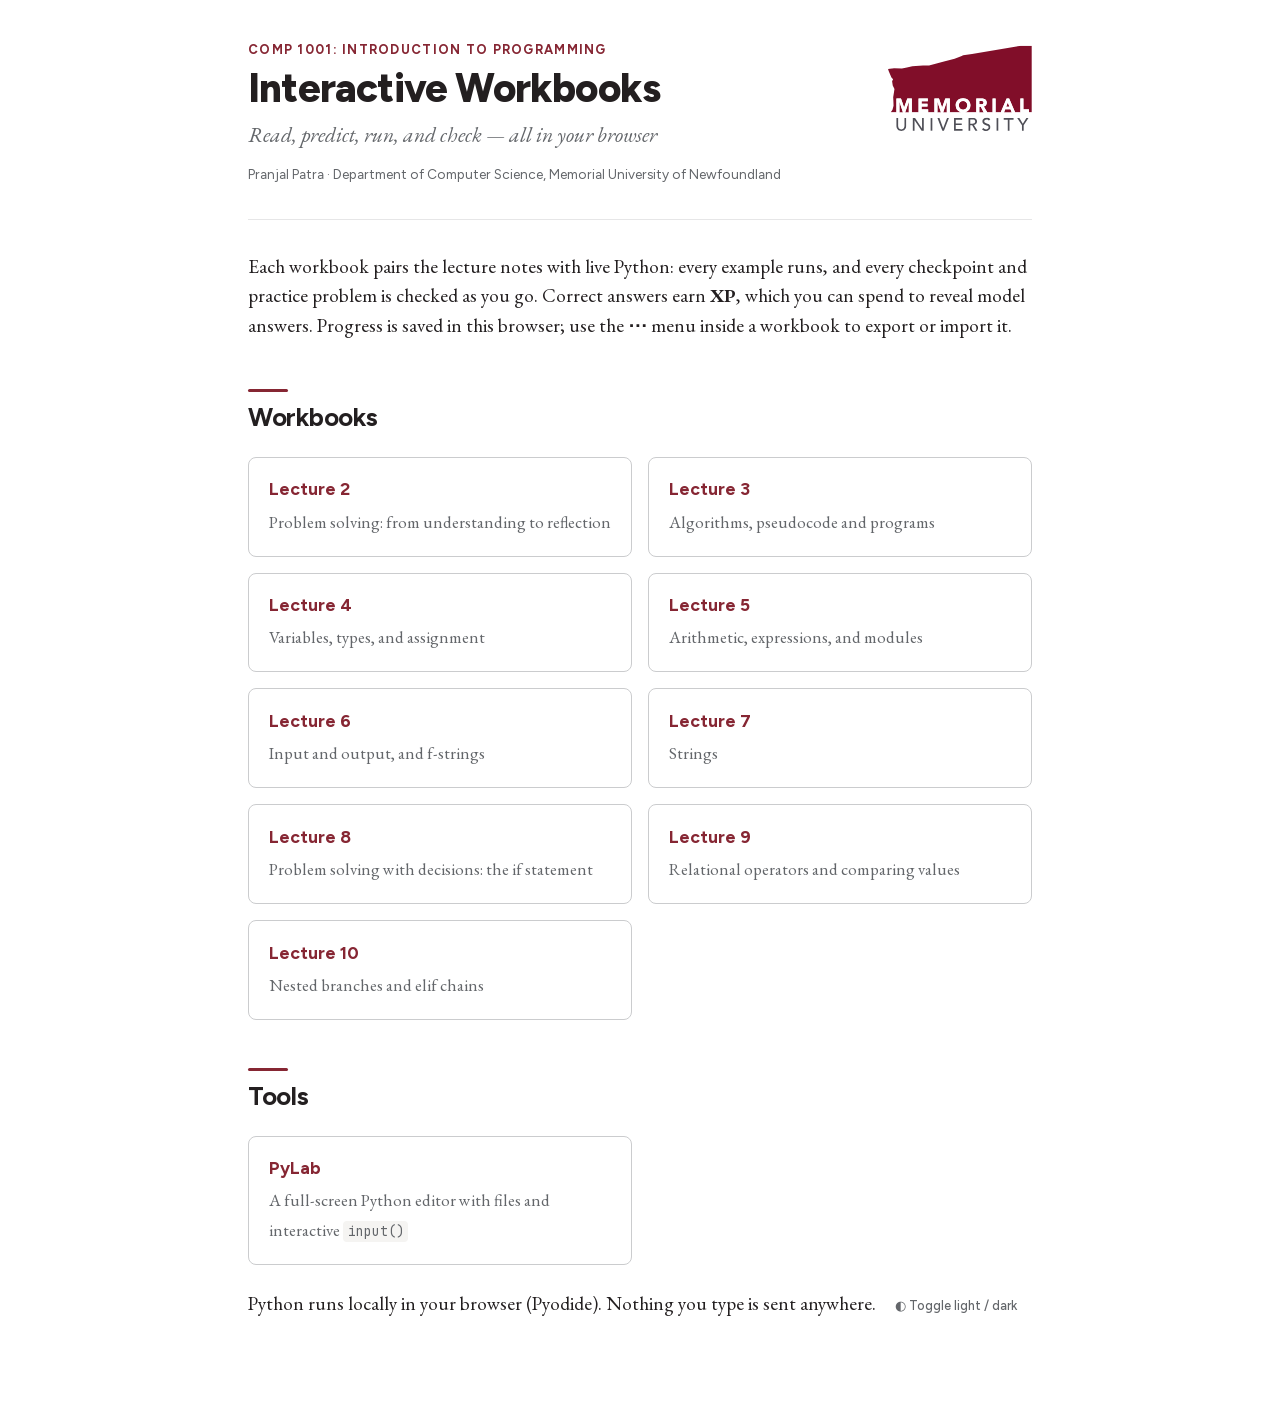
==== index.html @ c655f661 "Link Lecture 10 from the landing page Co-Authored-By: Claude Opus 5 <noreply@anthropic.com>" ====
<!doctype html>
<html lang="en">
<head>
  <meta charset="utf-8">
  <meta name="viewport" content="width=device-width, initial-scale=1">
  <title>COMP 1001 Workbooks</title>
  <link rel="stylesheet" href="./runtime/workbook.css">
  <script type="module">
    import { initTheme } from "./runtime/theme.js";
    initTheme();
    document.querySelector("#theme-toggle").addEventListener("click", () => document.dispatchEvent(new CustomEvent("wb:toggle-theme")));
  </script>
</head>
<body>
<main>
  <div class="wb-title-block">
    <div>
      <div class="wb-course">COMP 1001: Introduction to Programming</div>
      <h1>Interactive Workbooks</h1>
      <div class="wb-subtitle">Read, predict, run, and check — all in your browser</div>
      <p class="wb-meta">Pranjal Patra · Department of Computer Science, Memorial University of Newfoundland</p>
    </div>
    <img src="./runtime/img/mun-logo.svg" alt="Memorial University of Newfoundland">
  </div>

  <p>Each workbook pairs the lecture notes with live Python: every example runs, and every checkpoint and practice problem is checked as you go. Correct answers earn <strong>XP</strong>, which you can spend to reveal model answers. Progress is saved in this browser; use the <strong>⋯</strong> menu inside a workbook to export or import it.</p>

  <h2 id="workbooks">Workbooks</h2>
  <div class="wb-cards">
    <a class="wb-card" href="./workbooks/lecture-02/index.html"><strong>Lecture 2</strong><span>Problem solving: from understanding to reflection</span></a>
    <a class="wb-card" href="./workbooks/lecture-03/index.html"><strong>Lecture 3</strong><span>Algorithms, pseudocode and programs</span></a>
    <a class="wb-card" href="./workbooks/lecture-04/index.html"><strong>Lecture 4</strong><span>Variables, types, and assignment</span></a>
    <a class="wb-card" href="./workbooks/lecture-05/index.html"><strong>Lecture 5</strong><span>Arithmetic, expressions, and modules</span></a>
    <a class="wb-card" href="./workbooks/lecture-06/index.html"><strong>Lecture 6</strong><span>Input and output, and f-strings</span></a>
    <a class="wb-card" href="./workbooks/lecture-07/index.html"><strong>Lecture 7</strong><span>Strings</span></a>
    <a class="wb-card" href="./workbooks/lecture-08/index.html"><strong>Lecture 8</strong><span>Problem solving with decisions: the if statement</span></a>
    <a class="wb-card" href="./workbooks/lecture-09/index.html"><strong>Lecture 9</strong><span>Relational operators and comparing values</span></a>
    <a class="wb-card" href="./workbooks/lecture-10/index.html"><strong>Lecture 10</strong><span>Nested branches and elif chains</span></a>
  </div>

  <h2 id="tools">Tools</h2>
  <div class="wb-cards">
    <a class="wb-card" href="./lab/index.html"><strong>PyLab</strong><span>A full-screen Python editor with files and interactive <code>input()</code></span></a>
  </div>

  <p class="wb-meta">Python runs locally in your browser (Pyodide). Nothing you type is sent anywhere. <button id="theme-toggle" class="wb-btn wb-btn-quiet" type="button">◐ Toggle light / dark</button></p>
</main>
</body>
</html>
---- runtime/workbook.css ----
/* PyLab Workbooks — visual theme following the Memorial University Brand
   Standards (March 2026).

   Type:    Avenir for headings and interface (Figtree stands in when Avenir
            is not installed), Adobe Garamond / EB Garamond for body copy,
            JetBrains Mono for code.
   Colour:  university claret #862633 used sparingly as the accent; the
            primary greys (#231F20, #63666A, #97999B, warm greys) carry the
            page. Two secondary "pop" colours per layout: PMS 3275 teal for
            success and PMS 1235 amber for warnings / activity. PMS 185 red
            is reserved for errors so they never read as the brand accent.
            The dark theme is derived from the brand black #231F20 with the
            claret lifted for contrast and the reversed-out logo. */

/* ------------------------------------------------------------- fonts */

@font-face { font-family: "EB Garamond"; src: url("fonts/EBGaramond-italic-latin-ext.woff2") format("woff2"); font-weight: 400 800; font-style: italic; font-display: swap; unicode-range: U+0100-02BA, U+02BD-02C5, U+02C7-02CC, U+02CE-02D7, U+02DD-02FF, U+0304, U+0308, U+0329, U+1D00-1DBF, U+1E00-1E9F, U+1EF2-1EFF, U+2020, U+20A0-20AB, U+20AD-20C0, U+2113, U+2C60-2C7F, U+A720-A7FF; }
@font-face { font-family: "EB Garamond"; src: url("fonts/EBGaramond-italic-latin.woff2") format("woff2"); font-weight: 400 800; font-style: italic; font-display: swap; unicode-range: U+0000-00FF, U+0131, U+0152-0153, U+02BB-02BC, U+02C6, U+02DA, U+02DC, U+0304, U+0308, U+0329, U+2000-206F, U+20AC, U+2122, U+2191, U+2193, U+2212, U+2215, U+FEFF, U+FFFD; }
@font-face { font-family: "EB Garamond"; src: url("fonts/EBGaramond-normal-latin-ext.woff2") format("woff2"); font-weight: 400 800; font-style: normal; font-display: swap; unicode-range: U+0100-02BA, U+02BD-02C5, U+02C7-02CC, U+02CE-02D7, U+02DD-02FF, U+0304, U+0308, U+0329, U+1D00-1DBF, U+1E00-1E9F, U+1EF2-1EFF, U+2020, U+20A0-20AB, U+20AD-20C0, U+2113, U+2C60-2C7F, U+A720-A7FF; }
@font-face { font-family: "EB Garamond"; src: url("fonts/EBGaramond-normal-latin.woff2") format("woff2"); font-weight: 400 800; font-style: normal; font-display: swap; unicode-range: U+0000-00FF, U+0131, U+0152-0153, U+02BB-02BC, U+02C6, U+02DA, U+02DC, U+0304, U+0308, U+0329, U+2000-206F, U+20AC, U+2122, U+2191, U+2193, U+2212, U+2215, U+FEFF, U+FFFD; }
@font-face { font-family: "Figtree"; src: url("fonts/Figtree-italic-latin-ext.woff2") format("woff2"); font-weight: 300 900; font-style: italic; font-display: swap; unicode-range: U+0100-02BA, U+02BD-02C5, U+02C7-02CC, U+02CE-02D7, U+02DD-02FF, U+0304, U+0308, U+0329, U+1D00-1DBF, U+1E00-1E9F, U+1EF2-1EFF, U+2020, U+20A0-20AB, U+20AD-20C0, U+2113, U+2C60-2C7F, U+A720-A7FF; }
@font-face { font-family: "Figtree"; src: url("fonts/Figtree-italic-latin.woff2") format("woff2"); font-weight: 300 900; font-style: italic; font-display: swap; unicode-range: U+0000-00FF, U+0131, U+0152-0153, U+02BB-02BC, U+02C6, U+02DA, U+02DC, U+0304, U+0308, U+0329, U+2000-206F, U+20AC, U+2122, U+2191, U+2193, U+2212, U+2215, U+FEFF, U+FFFD; }
@font-face { font-family: "Figtree"; src: url("fonts/Figtree-normal-latin-ext.woff2") format("woff2"); font-weight: 300 900; font-style: normal; font-display: swap; unicode-range: U+0100-02BA, U+02BD-02C5, U+02C7-02CC, U+02CE-02D7, U+02DD-02FF, U+0304, U+0308, U+0329, U+1D00-1DBF, U+1E00-1E9F, U+1EF2-1EFF, U+2020, U+20A0-20AB, U+20AD-20C0, U+2113, U+2C60-2C7F, U+A720-A7FF; }
@font-face { font-family: "Figtree"; src: url("fonts/Figtree-normal-latin.woff2") format("woff2"); font-weight: 300 900; font-style: normal; font-display: swap; unicode-range: U+0000-00FF, U+0131, U+0152-0153, U+02BB-02BC, U+02C6, U+02DA, U+02DC, U+0304, U+0308, U+0329, U+2000-206F, U+20AC, U+2122, U+2191, U+2193, U+2212, U+2215, U+FEFF, U+FFFD; }
@font-face { font-family: "JetBrains Mono"; src: url("fonts/JetBrainsMono-italic-latin-ext.woff2") format("woff2"); font-weight: 100 800; font-style: italic; font-display: swap; unicode-range: U+0100-02BA, U+02BD-02C5, U+02C7-02CC, U+02CE-02D7, U+02DD-02FF, U+0304, U+0308, U+0329, U+1D00-1DBF, U+1E00-1E9F, U+1EF2-1EFF, U+2020, U+20A0-20AB, U+20AD-20C0, U+2113, U+2C60-2C7F, U+A720-A7FF; }
@font-face { font-family: "JetBrains Mono"; src: url("fonts/JetBrainsMono-italic-latin.woff2") format("woff2"); font-weight: 100 800; font-style: italic; font-display: swap; unicode-range: U+0000-00FF, U+0131, U+0152-0153, U+02BB-02BC, U+02C6, U+02DA, U+02DC, U+0304, U+0308, U+0329, U+2000-206F, U+20AC, U+2122, U+2191, U+2193, U+2212, U+2215, U+FEFF, U+FFFD; }
@font-face { font-family: "JetBrains Mono"; src: url("fonts/JetBrainsMono-normal-latin-ext.woff2") format("woff2"); font-weight: 100 800; font-style: normal; font-display: swap; unicode-range: U+0100-02BA, U+02BD-02C5, U+02C7-02CC, U+02CE-02D7, U+02DD-02FF, U+0304, U+0308, U+0329, U+1D00-1DBF, U+1E00-1E9F, U+1EF2-1EFF, U+2020, U+20A0-20AB, U+20AD-20C0, U+2113, U+2C60-2C7F, U+A720-A7FF; }
@font-face { font-family: "JetBrains Mono"; src: url("fonts/JetBrainsMono-normal-latin.woff2") format("woff2"); font-weight: 100 800; font-style: normal; font-display: swap; unicode-range: U+0000-00FF, U+0131, U+0152-0153, U+02BB-02BC, U+02C6, U+02DA, U+02DC, U+0304, U+0308, U+0329, U+2000-206F, U+20AC, U+2122, U+2191, U+2193, U+2212, U+2215, U+FEFF, U+FFFD; }

/* ------------------------------------------------------------ tokens */

:root {
  color-scheme: light;
  --paper: #FFFFFF;
  --panel: #F5F4F2;
  --panel-deep: #E9E7E4;
  --ink: #231F20;
  --ink-quiet: #63666A;
  --rule: #CBCCCE;
  --rule-soft: #E6E6E7;
  --rule-strong: #97999B;
  --accent: #862633;
  --accent-deep: #6B1E29;
  --accent-fill: #862633;
  --on-accent: #FFFFFF;
  --accent-wash: rgba(134, 38, 51, 0.07);
  --answer: #6B1E29;
  --good: #00B398;
  --good-ink: #007A68;
  --good-wash: rgba(0, 179, 152, 0.12);
  --warn: #FFB81C;
  --warn-ink: #8A5A00;
  --warn-wash: rgba(255, 184, 28, 0.18);
  --bad: #E4002B;
  --bad-ink: #C0001F;
  --bad-wash: rgba(228, 0, 43, 0.08);
  --code-keyword: #862633;
  --code-type: #231F20;
  --code-method: #1E22AA;
  --code-ident: #231F20;
  --code-string: #007A68;
  --code-comment: #63666A;
  --code-number: #8A5A00;
  --shadow: 0 1px 2px rgba(35, 31, 32, 0.06), 0 8px 24px rgba(35, 31, 32, 0.08);
  --font-sans: "Avenir Next", Avenir, Figtree, "Segoe UI", Arial, sans-serif;
  --font-body: "Adobe Garamond Pro", "EB Garamond", Garamond, Georgia, "Times New Roman", serif;
  --font-mono: "JetBrains Mono", "SF Mono", Menlo, Consolas, "Liberation Mono", monospace;
  --font-ui: var(--font-sans);
}

:root[data-theme="dark"] {
  color-scheme: dark;
  --paper: #1A1718;
  --panel: #231F20;
  --panel-deep: #2E292A;
  --ink: #F1EEEA;
  --ink-quiet: #A59C94;
  --rule: #4A4446;
  --rule-soft: #322D2E;
  --rule-strong: #8C8279;
  --accent: #E28C9B;
  --accent-deep: #F0B3BE;
  --accent-fill: #9C2E3D;
  --on-accent: #FFFFFF;
  --accent-wash: rgba(226, 140, 155, 0.10);
  --answer: #F0B3BE;
  --good-ink: #33D1B6;
  --good-wash: rgba(0, 179, 152, 0.16);
  --warn-ink: #FFC94D;
  --warn-wash: rgba(255, 184, 28, 0.14);
  --bad-ink: #FF6B80;
  --bad-wash: rgba(228, 0, 43, 0.16);
  --code-keyword: #E28C9B;
  --code-type: #F1EEEA;
  --code-method: #8FB5FF;
  --code-ident: #F1EEEA;
  --code-string: #4FD1B8;
  --code-comment: #A59C94;
  --code-number: #FFC94D;
  --shadow: 0 1px 2px rgba(0, 0, 0, 0.5), 0 8px 24px rgba(0, 0, 0, 0.4);
}

/* Reversed-out logo (white "UNIVERSITY") on dark backgrounds, as the brand
   standards allow when Cool Grey 10 would not show clearly. */
:root[data-theme="dark"] img[src$="mun-logo.svg"] { content: url("img/mun-logo-dark.svg"); }

/* -------------------------------------------------------------- page */

* { box-sizing: border-box; }

html { scroll-behavior: smooth; scroll-padding-top: 4.5rem; }

body {
  margin: 0;
  background: var(--paper);
  color: var(--ink);
  font-family: var(--font-body);
  font-size: 1.2rem;
  line-height: 1.55;
  -webkit-font-smoothing: antialiased;
  text-rendering: optimizeLegibility;
}

body.wb-has-expanded { overflow: hidden; }

main {
  max-width: 52rem;
  margin: 0 auto;
  padding: 2rem 1.5rem 6rem;
}

body.wb-has-toc {
  display: grid;
  grid-template-columns: 16rem minmax(0, 1fr);
  grid-template-areas: "top top" "toc main";
}
body.wb-has-toc > .wb-topbar { grid-area: top; }
body.wb-has-toc > .wb-toc { grid-area: toc; }
body.wb-has-toc > main { grid-area: main; width: 100%; }

@media (max-width: 62rem) {
  body.wb-has-toc { grid-template-columns: minmax(0, 1fr); grid-template-areas: "top" "toc" "main"; }
}

h1, h2, h3, h4 { font-family: var(--font-sans); font-weight: 700; line-height: 1.15; margin: 0; color: var(--ink); letter-spacing: -0.01em; }
h1 { font-size: 2.5rem; font-weight: 800; letter-spacing: -0.02em; }
h2 { font-size: 1.6rem; margin: 3rem 0 0.8rem; padding-top: 0.9rem; position: relative; }
h2::before { content: ""; position: absolute; top: 0; left: 0; width: 2.5rem; height: 3px; background: var(--accent-fill); border-radius: 2px; }
h3 { font-size: 1.2rem; margin: 2rem 0 0.4rem; }
h4 { font-family: var(--font-sans); font-size: 0.78rem; text-transform: uppercase; letter-spacing: 0.08em; color: var(--ink-quiet); margin: 1.4rem 0 0.3rem; }
p { margin: 0.6rem 0; }
ul, ol { margin: 0.4rem 0 0.7rem; padding-left: 1.5rem; }
li { margin: 0.18rem 0; }
a { color: var(--accent); text-decoration-thickness: 1px; text-underline-offset: 0.15em; }
a:hover { color: var(--accent-deep); }
hr { border: 0; border-top: 1px solid var(--rule-soft); margin: 2.5rem 0; }
strong { font-weight: 700; }
em { font-style: italic; }

code, kbd {
  font-family: var(--font-mono);
  font-size: 0.8em;
  font-variant-ligatures: none;
  background: var(--panel);
  padding: 0.1em 0.35em;
  border-radius: 4px;
}
pre {
  font-family: var(--font-mono);
  font-size: 0.9rem;
  line-height: 1.55;
  font-variant-ligatures: none;
  background: var(--panel);
  border: 1px solid var(--rule-soft);
  border-radius: 6px;
  padding: 0.7rem 0.9rem;
  margin: 0.7rem 0;
  overflow-x: auto;
  white-space: pre;
}
pre code { background: none; padding: 0; font-size: inherit; }
pre.wb-output { border-style: dashed; border-color: var(--rule); }
pre.wb-shell .wb-prompt { color: var(--ink-quiet); user-select: none; }
pre.wb-shell .wb-typed { font-weight: 700; }
pre.wb-error, .wb-error-text { color: var(--bad-ink); }
.wb-answer-ink { color: var(--answer); }

/* Static syntax colours for <pre class="wb-code"> spans authored in HTML. */
.wb-kw { color: var(--code-keyword); font-weight: 600; }
.wb-type { color: var(--code-type); font-weight: 600; }
.wb-fn { color: var(--code-method); }
.wb-str { color: var(--code-string); }
.wb-cmt { color: var(--code-comment); font-style: italic; }
.wb-num { color: var(--code-number); }

/* Prose tables (the PDF's tabularx tables). */
main table {
  border-collapse: collapse;
  width: 100%;
  margin: 0.8rem 0 1.2rem;
  font-family: var(--font-sans);
  font-size: 0.95rem;
  line-height: 1.45;
}
main th, main td {
  text-align: left;
  vertical-align: top;
  padding: 0.45rem 0.6rem;
  border-bottom: 1px solid var(--rule-soft);
}
main th { color: var(--ink-quiet); border-bottom: 2px solid var(--rule-strong); font-weight: 700; font-size: 0.74rem; text-transform: uppercase; letter-spacing: 0.06em; }
main td code, main th code { white-space: nowrap; }
main .wb-table-wrap { overflow-x: auto; }

/* Title block (the PDF's opening page). */
.wb-title-block {
  display: flex;
  align-items: flex-start;
  justify-content: space-between;
  gap: 2rem;
  margin: 0.5rem 0 2rem;
  padding-bottom: 1.5rem;
  border-bottom: 1px solid var(--rule-soft);
}
.wb-title-block .wb-course { font-family: var(--font-sans); font-size: 0.8rem; font-weight: 700; letter-spacing: 0.1em; text-transform: uppercase; color: var(--accent); }
.wb-title-block h1 { margin: 0.35rem 0 0.4rem; }
.wb-title-block .wb-subtitle { font-size: 1.35rem; font-style: italic; color: var(--ink-quiet); }
.wb-title-block .wb-meta { font-family: var(--font-sans); color: var(--ink-quiet); font-size: 0.85rem; margin-top: 0.8rem; }
.wb-title-block img { width: 9rem; max-width: 30vw; flex: none; margin-top: 0.3rem; }
.wb-outcomes { margin: 0 0 2rem; padding: 1.1rem 1.3rem 1.2rem; background: var(--panel); border-radius: 8px; }
.wb-outcomes h2 { margin-top: 0; padding-top: 0; font-size: 0.78rem; text-transform: uppercase; letter-spacing: 0.08em; color: var(--ink-quiet); }
.wb-outcomes h2::before { content: none; }
.wb-outcomes ul, .wb-outcomes ol { margin-bottom: 0; }

/* Labelled blocks (definitionbox / checkpointbox / examplebox). */
.wb-block { margin: 1.2rem 0; }
.wb-block > .wb-block-title { font-family: var(--font-sans); font-size: 0.78rem; text-transform: uppercase; letter-spacing: 0.08em; color: var(--accent); font-weight: 700; margin-bottom: 0.3rem; }
.wb-checkpoint {
  margin: 1.6rem 0;
  padding: 1rem 1.3rem 1.1rem;
  border-left: 4px solid var(--accent-fill);
  border-radius: 0 8px 8px 0;
  background: var(--panel);
}
.wb-checkpoint > .wb-block-title { font-family: var(--font-sans); font-size: 0.78rem; text-transform: uppercase; letter-spacing: 0.08em; color: var(--accent); font-weight: 700; margin-bottom: 0.4rem; }
.wb-checkpoint > .wb-block-title + p { margin-top: 0; }

/* Semantic callouts: coloured rule + marker word. */
.wb-callout { margin: 1.1rem 0; padding: 0.2rem 0 0.2rem 1rem; border-left: 3px solid; }
.wb-callout > .wb-callout-title { font-family: var(--font-sans); font-size: 0.78rem; text-transform: uppercase; letter-spacing: 0.08em; font-weight: 700; margin-bottom: 0.2rem; }
.wb-callout.is-good { border-color: var(--good); }
.wb-callout.is-good > .wb-callout-title { color: var(--good-ink); }
.wb-callout.is-warn { border-color: var(--warn); }
.wb-callout.is-warn > .wb-callout-title { color: var(--warn-ink); }
.wb-callout.is-bad { border-color: var(--bad); }
.wb-callout.is-bad > .wb-callout-title { color: var(--bad-ink); }
.wb-good { color: var(--good-ink); }
.wb-warn { color: var(--warn-ink); }
.wb-bad { color: var(--bad-ink); }

/* Small "refers to" diagram used by the notes. */
.wb-refers { display: flex; align-items: center; gap: 0.6rem; margin: 0.9rem 0; font-family: var(--font-mono); font-variant-ligatures: none; font-size: 0.9rem; flex-wrap: wrap; }
.wb-refers .wb-box { border: 1.5px solid var(--rule-strong); border-radius: 6px; padding: 0.35rem 0.75rem; background: var(--panel); }
.wb-refers .wb-arrow { color: var(--ink-quiet); }
.wb-refers .wb-arrow::after { content: " refers to "; font-family: var(--font-body); font-style: italic; font-size: 1.05rem; }
.wb-refers .wb-arrow.wb-plain::after { content: none; }
.wb-refers.wb-stages .wb-box { text-align: center; line-height: 1.5; }

/* ------------------------------------------------------------ topbar */

.wb-topbar {
  position: sticky;
  top: 0;
  z-index: 50;
  display: flex;
  align-items: center;
  gap: 0.75rem;
  padding: 0.5rem 1.1rem;
  background: color-mix(in srgb, var(--paper) 90%, transparent);
  backdrop-filter: blur(12px);
  -webkit-backdrop-filter: blur(12px);
  border-bottom: 1px solid var(--rule-soft);
  font-family: var(--font-sans);
  font-size: 0.85rem;
}
.wb-topbar-brand img { height: 2.1rem; display: block; }
.wb-topbar-title { display: flex; flex-direction: column; line-height: 1.15; min-width: 0; }
.wb-topbar-title strong { color: var(--ink); font-size: 0.95rem; font-weight: 700; white-space: nowrap; overflow: hidden; text-overflow: ellipsis; }
.wb-topbar-title span { color: var(--ink-quiet); font-size: 0.76rem; white-space: nowrap; overflow: hidden; text-overflow: ellipsis; }
.wb-spacer { flex: 1; }
.wb-topbar-status { color: var(--ink-quiet); font-size: 0.78rem; }
.wb-topbar-status[data-state="running"], .wb-topbar-status[data-state="loading"] { color: var(--warn-ink); }
.wb-topbar-status[data-state="error"] { color: var(--bad-ink); }

.wb-progress { display: inline-flex; align-items: center; gap: 0.5rem; color: var(--ink-quiet); font-size: 0.78rem; }
.wb-progress-track { display: inline-block; width: 7rem; height: 0.4rem; border-radius: 999px; background: var(--panel-deep); overflow: hidden; }
.wb-progress-fill { display: block; height: 100%; width: 0; background: var(--good); transition: width 0.4s ease; }
.wb-progress-label { font-variant-numeric: tabular-nums; }

.wb-topbar-xp {
  display: inline-flex;
  align-items: baseline;
  gap: 0.25rem;
  padding: 0.25rem 0.7rem;
  border-radius: 999px;
  background: var(--accent-fill);
  color: var(--on-accent);
  font-weight: 700;
  font-size: 0.8rem;
  font-variant-numeric: tabular-nums;
}
.wb-topbar-xp.is-bump { animation: wb-bump 0.5s ease; }
@keyframes wb-bump { 30% { transform: scale(1.15); } }

.wb-menu { position: relative; }
.wb-menu summary { list-style: none; cursor: pointer; }
.wb-menu summary::-webkit-details-marker { display: none; }
.wb-menu-items {
  position: absolute;
  right: 0;
  top: calc(100% + 0.35rem);
  min-width: 14rem;
  background: var(--paper);
  border: 1px solid var(--rule-soft);
  border-radius: 8px;
  box-shadow: var(--shadow);
  padding: 0.35rem;
  z-index: 60;
}
.wb-menu-items hr { margin: 0.3rem 0; width: auto; }
.wb-menu-item {
  display: block;
  width: 100%;
  text-align: left;
  background: none;
  border: 0;
  padding: 0.45rem 0.7rem;
  font: inherit;
  color: var(--ink);
  border-radius: 5px;
  cursor: pointer;
}
.wb-menu-item:hover { background: var(--panel); }
.wb-menu-item.is-danger { color: var(--bad-ink); }

@media (max-width: 48rem) {
  .wb-topbar-title span, .wb-progress-label { display: none; }
  .wb-progress-track { width: 4rem; }
}

/* --------------------------------------------------------------- toc */

.wb-toc {
  position: sticky;
  top: 3.5rem;
  align-self: start;
  max-height: calc(100vh - 3.5rem);
  overflow-y: auto;
  padding: 1.6rem 0.8rem 1.2rem 1.2rem;
  font-family: var(--font-sans);
  font-size: 0.82rem;
}
.wb-toc-title { color: var(--ink-quiet); text-transform: uppercase; letter-spacing: 0.08em; font-size: 0.68rem; font-weight: 700; margin-bottom: 0.5rem; padding-left: 0.6rem; }
.wb-toc-list { list-style: none; margin: 0; padding: 0; }
.wb-toc-list li { margin: 0; }
.wb-toc-list a {
  display: flex;
  align-items: baseline;
  gap: 0.4rem;
  padding: 0.32rem 0.6rem;
  border-radius: 5px;
  color: var(--ink-quiet);
  text-decoration: none;
  border-left: 2px solid transparent;
}
.wb-toc-list a:hover { background: var(--panel); color: var(--ink); }
.wb-toc-list a.is-current { border-left-color: var(--accent-fill); color: var(--accent); font-weight: 600; border-radius: 0 5px 5px 0; }
.wb-toc-mark { flex: none; min-width: 2.2em; font-variant-numeric: tabular-nums; color: var(--ink-quiet); font-size: 0.7rem; }
.wb-toc-mark.is-done { color: var(--good-ink); font-weight: 700; }
@media (max-width: 62rem) {
  .wb-toc { position: static; max-height: none; border-bottom: 1px solid var(--rule-soft); padding: 0.8rem 1.5rem; }
  .wb-toc-list { display: flex; flex-wrap: wrap; gap: 0 0.5rem; }
}

/* ----------------------------------------------------------- buttons */

.wb-btn {
  font-family: var(--font-sans);
  font-size: 0.8rem;
  font-weight: 600;
  line-height: 1;
  padding: 0.5rem 0.85rem;
  border-radius: 6px;
  border: 1px solid var(--rule);
  background: var(--paper);
  color: var(--ink);
  cursor: pointer;
  text-decoration: none;
  display: inline-flex;
  align-items: center;
  gap: 0.3rem;
  white-space: nowrap;
  transition: background 0.15s, border-color 0.15s;
}
.wb-btn:hover { background: var(--panel); border-color: var(--rule-strong); }
.wb-btn:disabled { opacity: 0.5; cursor: default; }
.wb-btn:focus-visible { outline: 2px solid var(--accent); outline-offset: 2px; }
.wb-btn-primary { background: var(--accent-fill); border-color: var(--accent-fill); color: var(--on-accent); }
.wb-btn-primary:hover { background: color-mix(in srgb, var(--accent-fill) 85%, black); border-color: color-mix(in srgb, var(--accent-fill) 85%, black); }
.wb-btn-check { border-color: var(--good-ink); color: var(--good-ink); }
.wb-btn-check:hover { background: var(--good-wash); border-color: var(--good-ink); }
.wb-btn-danger { border-color: var(--bad-ink); color: var(--bad-ink); }
.wb-btn-danger:hover { background: var(--bad-wash); border-color: var(--bad-ink); }
.wb-btn-quiet { border-color: transparent; background: transparent; color: var(--ink-quiet); font-weight: 500; }
.wb-btn-quiet:hover { background: var(--panel); border-color: transparent; color: var(--ink); }
.wb-btn-icon { padding: 0.4rem 0.55rem; font-size: 1rem; }

/* ----------------------------------------------------------- widgets */

.wb-widget {
  display: block;
  margin: 1.1rem 0 1.6rem;
  border: 1px solid var(--rule);
  border-radius: 8px;
  background: var(--paper);
  font-family: var(--font-sans);
  font-size: 0.9rem;
  line-height: 1.45;
  overflow: hidden;
}
.wb-widget.is-passed { border-color: var(--good); }
.wb-widget.is-revealed { border-style: dashed; }
.wb-widget-error { color: var(--bad-ink); font-family: var(--font-sans); font-size: 0.85rem; margin: 0.4rem 0.8rem; }

.wb-widget-head {
  display: flex;
  align-items: center;
  gap: 0.6rem;
  padding: 0.45rem 0.85rem;
  background: var(--panel);
  border-bottom: 1px solid var(--rule-soft);
  font-size: 0.8rem;
}
.wb-widget-label { color: var(--ink-quiet); text-transform: uppercase; letter-spacing: 0.08em; font-size: 0.68rem; font-weight: 700; flex: 1; }
.wb-xp-badge { font-size: 0.7rem; font-weight: 700; color: var(--accent); border: 1px solid currentColor; border-radius: 999px; padding: 0.12rem 0.55rem; white-space: nowrap; letter-spacing: 0.02em; }
.wb-xp-badge.is-earned { color: var(--good-ink); background: var(--good-wash); }
.wb-xp-badge.is-revealed { color: var(--ink-quiet); border-style: dashed; }
.wb-status-pill { font-size: 0.78rem; font-weight: 700; }
.wb-status-pill.is-good { color: var(--good-ink); }

.wb-toolbar {
  display: flex;
  align-items: center;
  flex-wrap: wrap;
  gap: 0.4rem;
  padding: 0.55rem 0.85rem;
  border-top: 1px solid var(--rule-soft);
}
.wb-runner-status { color: var(--ink-quiet); font-size: 0.78rem; }
.wb-runner-status[data-state="running"], .wb-runner-status[data-state="loading"] { color: var(--warn-ink); }

/* Editor: CodeMirror sized by --wb-editor-min-lines / --wb-editor-max-lines.
   Ligatures are off so beginners see `!=` and `>=` as two characters. */
.wb-editor .CodeMirror {
  height: auto;
  font-family: var(--font-mono);
  font-size: 0.92rem;
  line-height: 1.55;
  font-variant-ligatures: none;
  background: var(--panel);
  color: var(--ink);
}
.wb-editor .CodeMirror-scroll {
  min-height: calc(var(--wb-editor-min-lines, 3) * 1.55 * 0.92rem + 0.9rem);
  max-height: calc(var(--wb-editor-max-lines, 16) * 1.55 * 0.92rem + 0.9rem);
}
.wb-editor .CodeMirror-lines { padding: 0.45rem 0; }
.wb-editor .CodeMirror pre.CodeMirror-line, .wb-editor .CodeMirror pre.CodeMirror-line-like { padding: 0 0.7rem; }
.wb-editor .CodeMirror-gutters { background: var(--panel); border-right: 1px solid var(--rule-soft); }
.wb-editor .CodeMirror-linenumber { color: var(--rule-strong); font-size: 0.78rem; padding: 0 0.45rem 0 0.7rem; min-width: 1.4rem; }
.wb-editor .CodeMirror-cursor { border-left: 2px solid var(--ink); }
.wb-editor .CodeMirror-selected { background: color-mix(in srgb, var(--accent) 16%, transparent); }
.wb-editor .CodeMirror-focused .CodeMirror-selected { background: color-mix(in srgb, var(--accent) 22%, transparent); }
.wb-editor .CodeMirror-matchingbracket { outline: 1px solid var(--rule-strong); color: inherit !important; }
.wb-editor .wb-error-line { background: var(--bad-wash); }
.wb-example:not(.is-editing) .CodeMirror-cursor { display: none; }

.cm-s-workbook .cm-keyword { color: var(--code-keyword); font-weight: 600; }
.cm-s-workbook .cm-builtin { color: var(--code-method); }
.cm-s-workbook .cm-def { color: var(--code-type); font-weight: 600; }
.cm-s-workbook .cm-variable { color: var(--code-ident); }
.cm-s-workbook .cm-variable-2 { color: var(--code-ident); }
.cm-s-workbook .cm-property { color: var(--code-method); }
.cm-s-workbook .cm-string { color: var(--code-string); }
.cm-s-workbook .cm-comment { color: var(--code-comment); font-style: italic; }
.cm-s-workbook .cm-number { color: var(--code-number); }
.cm-s-workbook .cm-operator { color: var(--ink); }
.cm-s-workbook .cm-meta { color: var(--code-comment); }
.cm-s-workbook .cm-error { color: var(--bad-ink); }

/* Console: program output with inline input() prompts. */
.wb-console-wrap { border-top: 1px solid var(--rule-soft); }
.wb-console-title { font-size: 0.68rem; text-transform: uppercase; letter-spacing: 0.08em; font-weight: 700; color: var(--ink-quiet); padding: 0.45rem 0.85rem 0; }
.wb-console {
  font-family: var(--font-mono);
  font-size: 0.92rem;
  line-height: 1.55;
  font-variant-ligatures: none;
  white-space: pre-wrap;
  word-break: break-word;
  padding: 0.4rem 0.85rem 0.65rem;
  min-height: 2.4rem;
  max-height: 22rem;
  overflow-y: auto;
  color: var(--ink);
}
.wb-console.has-error { background: var(--bad-wash); }
.wb-console-err { color: var(--bad-ink); }
.wb-console-note { color: var(--ink-quiet); font-style: italic; }
.wb-console-typed { color: var(--accent); font-weight: 700; }
.wb-console-input {
  font: inherit;
  color: var(--accent);
  font-weight: 700;
  background: var(--panel);
  border: 0;
  border-bottom: 2px solid var(--accent-fill);
  outline: none;
  padding: 0 0.3rem;
  min-width: 8rem;
  width: 40%;
}

/* Check results. */
.wb-result { border-top: 1px solid var(--rule-soft); padding: 0.65rem 0.85rem; display: grid; gap: 0.5rem; }
.wb-result-pending { color: var(--ink-quiet); }
.wb-result-summary { font-weight: 700; }
.wb-result-summary.is-good { color: var(--good-ink); }
.wb-result-summary.is-bad { color: var(--bad-ink); }
.wb-result-case { border-left: 3px solid var(--rule); padding: 0.2rem 0 0.2rem 0.75rem; }
.wb-result-case.is-good { border-left-color: var(--good); }
.wb-result-case.is-bad { border-left-color: var(--bad); }
.wb-result-case-title { font-weight: 700; margin-bottom: 0.25rem; }
.wb-result-label { color: var(--ink-quiet); font-size: 0.78rem; display: inline; }
.wb-result-text { margin: 0.25rem 0; }
.wb-result-stderr, .wb-result-stdout { margin: 0.3rem 0; font-size: 0.85rem; }
.wb-result-stderr { color: var(--bad-ink); }

.wb-diff { width: 100%; border-collapse: collapse; margin: 0.3rem 0; font-size: 0.86rem; }
.wb-diff th { text-align: left; color: var(--ink-quiet); font-size: 0.68rem; text-transform: uppercase; letter-spacing: 0.06em; padding: 0.15rem 0.5rem; border-bottom: 1px solid var(--rule-soft); }
.wb-diff td { width: 50%; padding: 0.15rem 0.5rem; vertical-align: top; border-bottom: 1px solid var(--rule-soft); font-family: var(--font-mono); font-variant-ligatures: none; white-space: pre-wrap; }
.wb-diff td code { background: none; padding: 0; }
.wb-diff tr.is-diff td { background: var(--bad-wash); }
.wb-diff tr.is-diff td:first-child { background: var(--good-wash); }
.wb-diff-missing { color: var(--ink-quiet); font-style: italic; font-family: var(--font-sans); }

/* Model answer. */
.wb-answer { border-top: 1px dashed var(--accent); padding: 0.65rem 0.85rem 0.8rem; background: var(--accent-wash); }
.wb-answer-title { color: var(--accent); font-size: 0.68rem; text-transform: uppercase; letter-spacing: 0.08em; font-weight: 700; margin-bottom: 0.4rem; }
.wb-answer-text { font-family: var(--font-body); font-size: 1.1rem; color: var(--answer); }
.wb-answer-text p { margin: 0.35rem 0; }
.wb-answer-note { color: var(--ink-quiet); font-size: 0.85rem; margin: 0.5rem 0 0; }
.wb-answer .wb-editor { border: 1px solid var(--rule-soft); border-radius: 6px; overflow: hidden; }

/* Tables with blanks. */
.wb-table { border: 0; overflow: visible; font-family: inherit; font-size: inherit; margin: 0.6rem 0 1.6rem; }
.wb-table .wb-toolbar { border: 0; padding: 0.3rem 0; font-family: var(--font-sans); font-size: 0.9rem; }
.wb-table .wb-result-summary { font-family: var(--font-sans); font-size: 0.88rem; margin-top: 0.2rem; }
.wb-blank-cell { padding-top: 0.2rem; padding-bottom: 0.2rem; }
.wb-blank {
  font-family: var(--font-mono);
  font-size: 0.88rem;
  font-variant-ligatures: none;
  width: 100%;
  min-width: 5rem;
  padding: 0.3rem 0.5rem;
  border: 1px solid var(--rule);
  border-radius: 5px;
  background: var(--paper);
  color: var(--ink);
}
.wb-blank:focus { outline: none; border-color: var(--accent); box-shadow: 0 0 0 3px var(--accent-wash); }
.wb-blank-cell.is-right .wb-blank { border-color: var(--good); background: var(--good-wash); }
.wb-blank-cell.is-wrong .wb-blank { border-color: var(--bad); background: var(--bad-wash); }
.wb-blank-cell.is-answer .wb-blank { border-style: dashed; color: var(--answer); font-weight: 700; }
.wb-blank-cell.is-right::after { content: "✓"; color: var(--good-ink); font-weight: 700; }
.wb-blank-cell.is-wrong::after { content: "✗"; color: var(--bad-ink); font-weight: 700; }
/* Keep the cell a real table cell (display: flex on a <td> breaks the row);
   the mark sits inline after a slightly narrower field. */
.wb-blank-cell.is-right, .wb-blank-cell.is-wrong { white-space: nowrap; }
.wb-blank-cell.is-right .wb-blank, .wb-blank-cell.is-wrong .wb-blank { width: calc(100% - 1.5em); margin-right: 0.3em; vertical-align: middle; }

/* Written answers. */
.wb-short-input {
  display: block;
  width: 100%;
  font-family: var(--font-body);
  font-size: 1.1rem;
  line-height: 1.5;
  padding: 0.7rem 0.85rem;
  border: 0;
  background: var(--paper);
  color: var(--ink);
  resize: vertical;
  min-height: 4rem;
}
.wb-short-input:focus { outline: none; background: color-mix(in srgb, var(--panel) 50%, var(--paper)); }
.wb-short-input:read-only { color: var(--ink-quiet); }
.wb-short-hint { color: var(--ink-quiet); font-size: 0.78rem; }
.wb-self-check { display: flex; align-items: center; flex-wrap: wrap; gap: 0.5rem; padding: 0.55rem 0.85rem 0.75rem; border-top: 1px solid var(--rule-soft); }

/* Expanded editor: the widget takes the whole viewport. */
.wb-widget.is-expanded {
  position: fixed;
  inset: 0;
  z-index: 100;
  margin: 0;
  border-radius: 0;
  display: flex;
  flex-direction: column;
  overflow: auto;
}
.wb-widget.is-expanded .wb-editor { flex: 1 0 auto; }
.wb-widget.is-expanded .wb-editor .CodeMirror-scroll { max-height: none; }
.wb-widget.is-expanded .wb-console { max-height: 40vh; }

/* Toasts. */
.wb-toasts { position: fixed; right: 1rem; bottom: 1rem; z-index: 200; display: flex; flex-direction: column; gap: 0.4rem; pointer-events: none; }
.wb-toast {
  font-family: var(--font-sans);
  font-size: 0.9rem;
  font-weight: 600;
  padding: 0.6rem 1rem;
  border-radius: 8px;
  background: var(--ink);
  color: var(--paper);
  box-shadow: var(--shadow);
  opacity: 0;
  transform: translateY(0.5rem);
  transition: opacity 0.25s, transform 0.25s;
}
.wb-toast.is-shown { opacity: 1; transform: none; }
.wb-toast-good { background: var(--good-ink); color: #fff; }
.wb-toast-warn { background: var(--warn-ink); color: #fff; }

/* Landing page cards. */
.wb-cards { display: grid; grid-template-columns: repeat(auto-fill, minmax(16rem, 1fr)); gap: 1rem; margin: 1.5rem 0; }
.wb-card { display: block; padding: 1.1rem 1.25rem 1.2rem; border: 1px solid var(--rule); border-radius: 8px; text-decoration: none; color: var(--ink); background: var(--paper); transition: border-color 0.15s, box-shadow 0.15s; }
.wb-card:hover { border-color: var(--accent); box-shadow: var(--shadow); }
.wb-card strong { display: block; font-family: var(--font-sans); color: var(--accent); font-size: 1.1rem; margin-bottom: 0.25rem; }
.wb-card span { color: var(--ink-quiet); font-size: 1.05rem; }

/* Presentation mode (present.js). The page is shown one topic at a time,
   scaled up for a projector, with the chrome reduced to a hamburger menu and
   a small navigator. The root font size is scaled, so everything sized in
   rem (prose, code, buttons, tables) grows together; the floating controls
   are sized in px so they stay small. Text is set a little heavier and the
   greys darker than on the page, which reads better from the back of a room. */
.wb-present-ui { display: none; }
html.wb-presenting { font-size: calc(100% * var(--wb-present-scale, 1.9)); }
html.wb-presenting { --ink-quiet: #4B4D51; --code-comment: #4B4D51; --rule-soft: #D9D9DB; }
html.wb-presenting[data-theme="dark"] { --ink-quiet: #CFC8C1; --code-comment: #CFC8C1; --rule-soft: #3E3839; }
body.wb-presenting { display: block; font-weight: 500; -webkit-font-smoothing: auto; }
/* Widgets re-measure themselves after a topic change; stop the browser from "helpfully" shifting the scroll position while they do. */
body { overflow-anchor: none; }
body.wb-presenting > .wb-topbar, body.wb-presenting > .wb-toc { display: none; }
body.wb-presenting > main { max-width: 60rem; padding: 2.5rem 2rem 5rem; }
body.wb-presenting > main > :not(.wb-slide-on), body.wb-presenting > main > hr { display: none !important; }
body.wb-presenting > main > h2.wb-slide-on, body.wb-presenting > main > h3.wb-slide-on { margin-top: 0; }
body.wb-presenting > main > h3.wb-slide-on { font-size: 1.6rem; padding-top: 1rem; }
body.wb-presenting > main > h3.wb-slide-on::before { content: ""; display: block; width: 2.5rem; height: 3px; background: var(--accent-fill); margin-bottom: 0.9rem; }
body.wb-presenting .wb-present-ui { display: contents; }
body.wb-presenting strong { font-weight: 700; }
body.wb-presenting code, body.wb-presenting kbd { font-size: 0.85em; font-weight: 500; }
body.wb-presenting .wb-editor .CodeMirror, body.wb-presenting .wb-console, body.wb-presenting pre { font-size: 1.05rem; font-weight: 500; }
body.wb-presenting .wb-editor .CodeMirror-scroll {
  min-height: calc(var(--wb-editor-min-lines, 3) * 1.55 * 1.05rem + 0.9rem);
  max-height: calc(var(--wb-editor-max-lines, 16) * 1.55 * 1.05rem + 0.9rem);
}
body.wb-presenting .wb-editor .CodeMirror-linenumber { font-size: 0.85rem; }
body.wb-presenting .cm-s-workbook .cm-comment { font-style: normal; }
body.wb-presenting .wb-blank input { font-weight: 500; }

.wb-present-menu { position: fixed; top: 14px; right: 16px; z-index: 150; font-family: var(--font-sans); font-size: 15px; }
.wb-present-menu > summary { font-size: 20px; padding: 6px 9px; color: var(--ink-quiet); background: var(--paper); border-color: var(--rule-soft); box-shadow: var(--shadow); }
.wb-present-menu > summary:hover { color: var(--ink); background: var(--panel); }
.wb-present-menu .wb-menu-items { width: 320px; max-height: calc(100vh - 80px); overflow-y: auto; font-size: 15px; top: calc(100% + 6px); padding: 6px; }
.wb-present-menu .wb-menu-item { padding: 6px 11px; font-size: 15px; border-radius: 5px; }
.wb-present-menu hr { margin: 5px 0; }
.wb-present-menu-title { color: var(--ink-quiet); text-transform: uppercase; letter-spacing: 0.08em; font-size: 11px; font-weight: 700; padding: 6px 11px 3px; }
.wb-present-item { display: flex; gap: 10px; align-items: baseline; padding: 4px 11px; font-size: 14px; }
.wb-present-item.is-level-3 { padding-left: 26px; color: var(--ink-quiet); }
.wb-present-item.is-current { background: var(--accent-wash); color: var(--accent); font-weight: 600; }
.wb-present-item-n { flex: none; min-width: 1.6em; text-align: right; color: var(--ink-quiet); font-variant-numeric: tabular-nums; font-size: 12px; }
.wb-present-row { display: flex; align-items: center; gap: 5px; padding: 3px 11px; color: var(--ink); }
.wb-present-row .wb-btn { font-size: 13px; padding: 6px 9px; }
.wb-present-scale { min-width: 3em; text-align: center; color: var(--ink-quiet); font-variant-numeric: tabular-nums; font-size: 13px; }
.wb-present-menu kbd { float: right; margin-left: 16px; font-size: 11px; color: var(--ink-quiet); background: var(--panel); border: 1px solid var(--rule-soft); border-radius: 4px; padding: 1px 6px; }
.wb-present-hint { color: var(--ink-quiet); font-size: 12px; padding: 6px 11px 3px; }

.wb-present-nav {
  position: fixed; right: 16px; bottom: 16px; z-index: 150;
  display: flex; align-items: center; gap: 2px;
  padding: 4px 6px 4px 14px;
  font-family: var(--font-sans); font-size: 14px;
  background: var(--paper); border: 1px solid var(--rule-soft); border-radius: 999px; box-shadow: var(--shadow);
  opacity: 0.55; transition: opacity 0.2s;
}
.wb-present-nav:hover, .wb-present-nav:focus-within { opacity: 1; }
.wb-present-nav .wb-btn-icon { font-size: 21px; line-height: 1; padding: 2px 8px; border-radius: 999px; }
.wb-present-crumb { color: var(--ink-quiet); max-width: 440px; overflow: hidden; text-overflow: ellipsis; white-space: nowrap; margin-right: 8px; }
.wb-present-counter { color: var(--ink); font-weight: 600; font-variant-numeric: tabular-nums; min-width: 4.5em; text-align: center; }
.wb-present-track { position: fixed; left: 0; right: 0; bottom: 0; height: 4px; z-index: 150; background: var(--rule-soft); }
.wb-present-bar { display: block; height: 100%; background: var(--accent-fill); transition: width 0.25s; }
@media (max-width: 768px) { .wb-present-crumb { display: none; } }

@media print {
  .wb-topbar, .wb-toc, .wb-toolbar, .wb-toasts, .wb-present-ui { display: none !important; }
  body.wb-has-toc { display: block; }
}
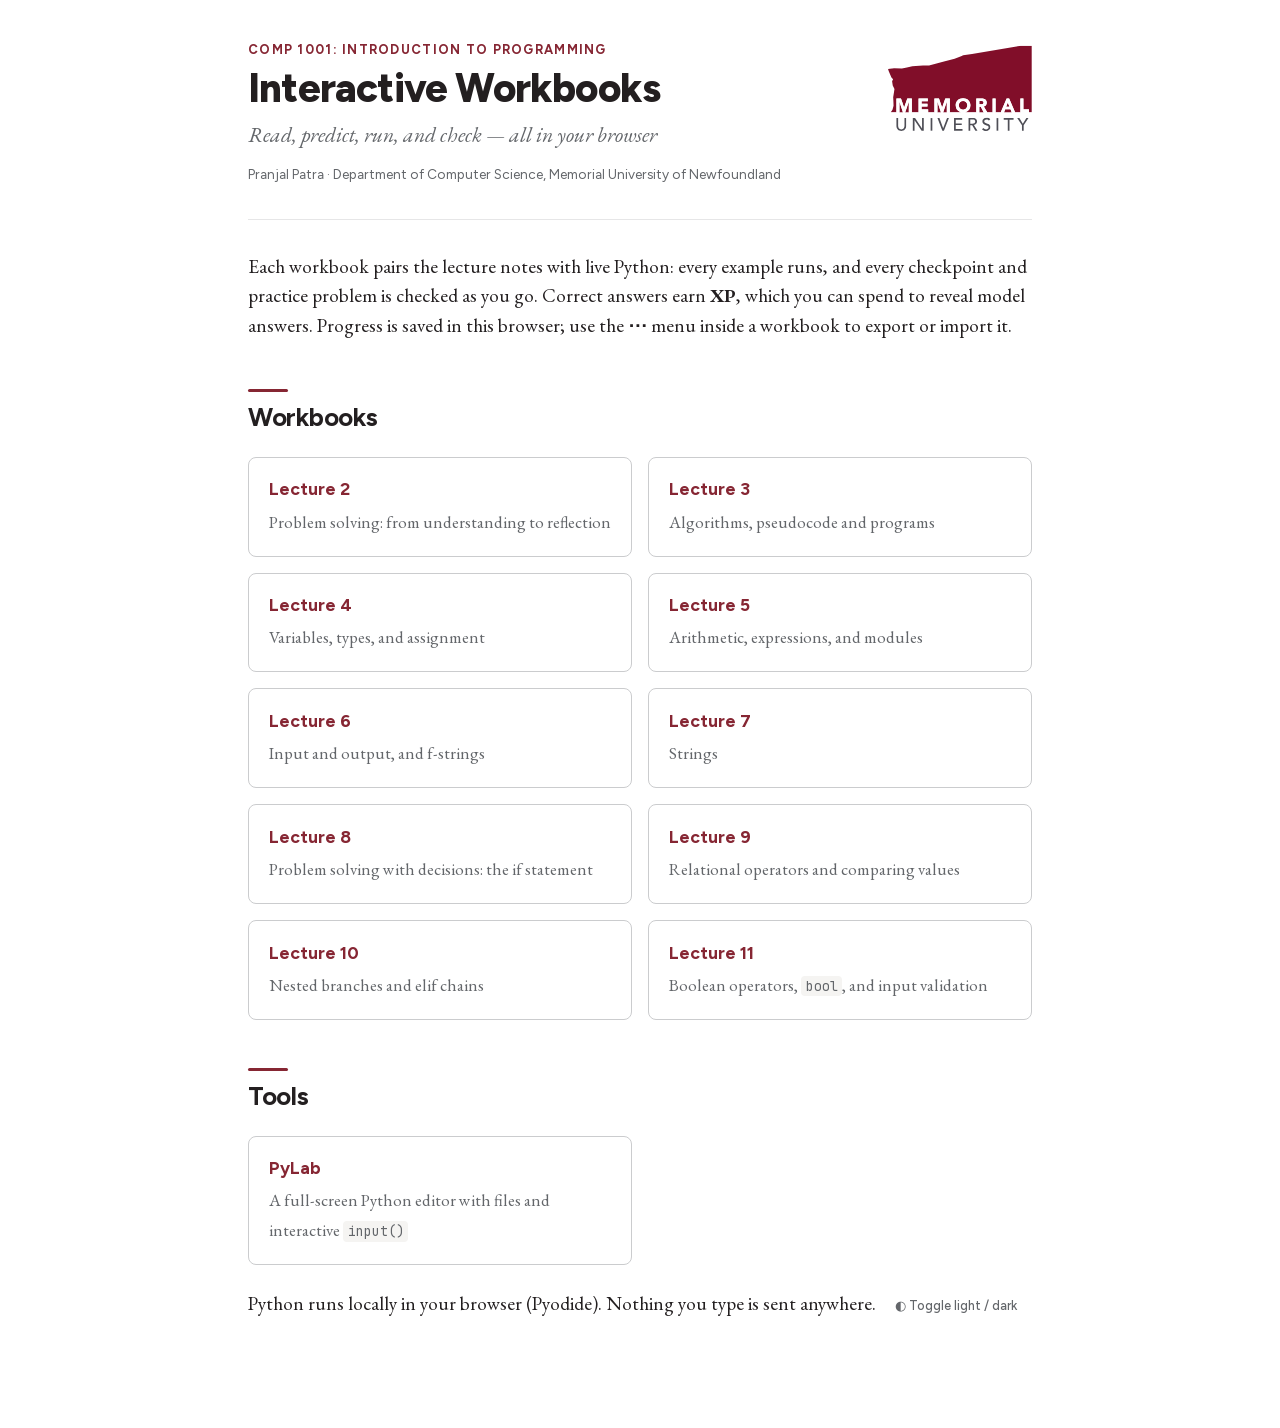
==== commit a07c9f42: "Add Lecture 11 to the landing page Co-Authored-By: Claude Opus 5 <noreply@anthropic.com>" ====
--- a/index.html
+++ b/index.html
@@ -36,6 +36,7 @@
     <a class="wb-card" href="./workbooks/lecture-08/index.html"><strong>Lecture 8</strong><span>Problem solving with decisions: the if statement</span></a>
     <a class="wb-card" href="./workbooks/lecture-09/index.html"><strong>Lecture 9</strong><span>Relational operators and comparing values</span></a>
     <a class="wb-card" href="./workbooks/lecture-10/index.html"><strong>Lecture 10</strong><span>Nested branches and elif chains</span></a>
+    <a class="wb-card" href="./workbooks/lecture-11/index.html"><strong>Lecture 11</strong><span>Boolean operators, <code>bool</code>, and input validation</span></a>
   </div>
 
   <h2 id="tools">Tools</h2>
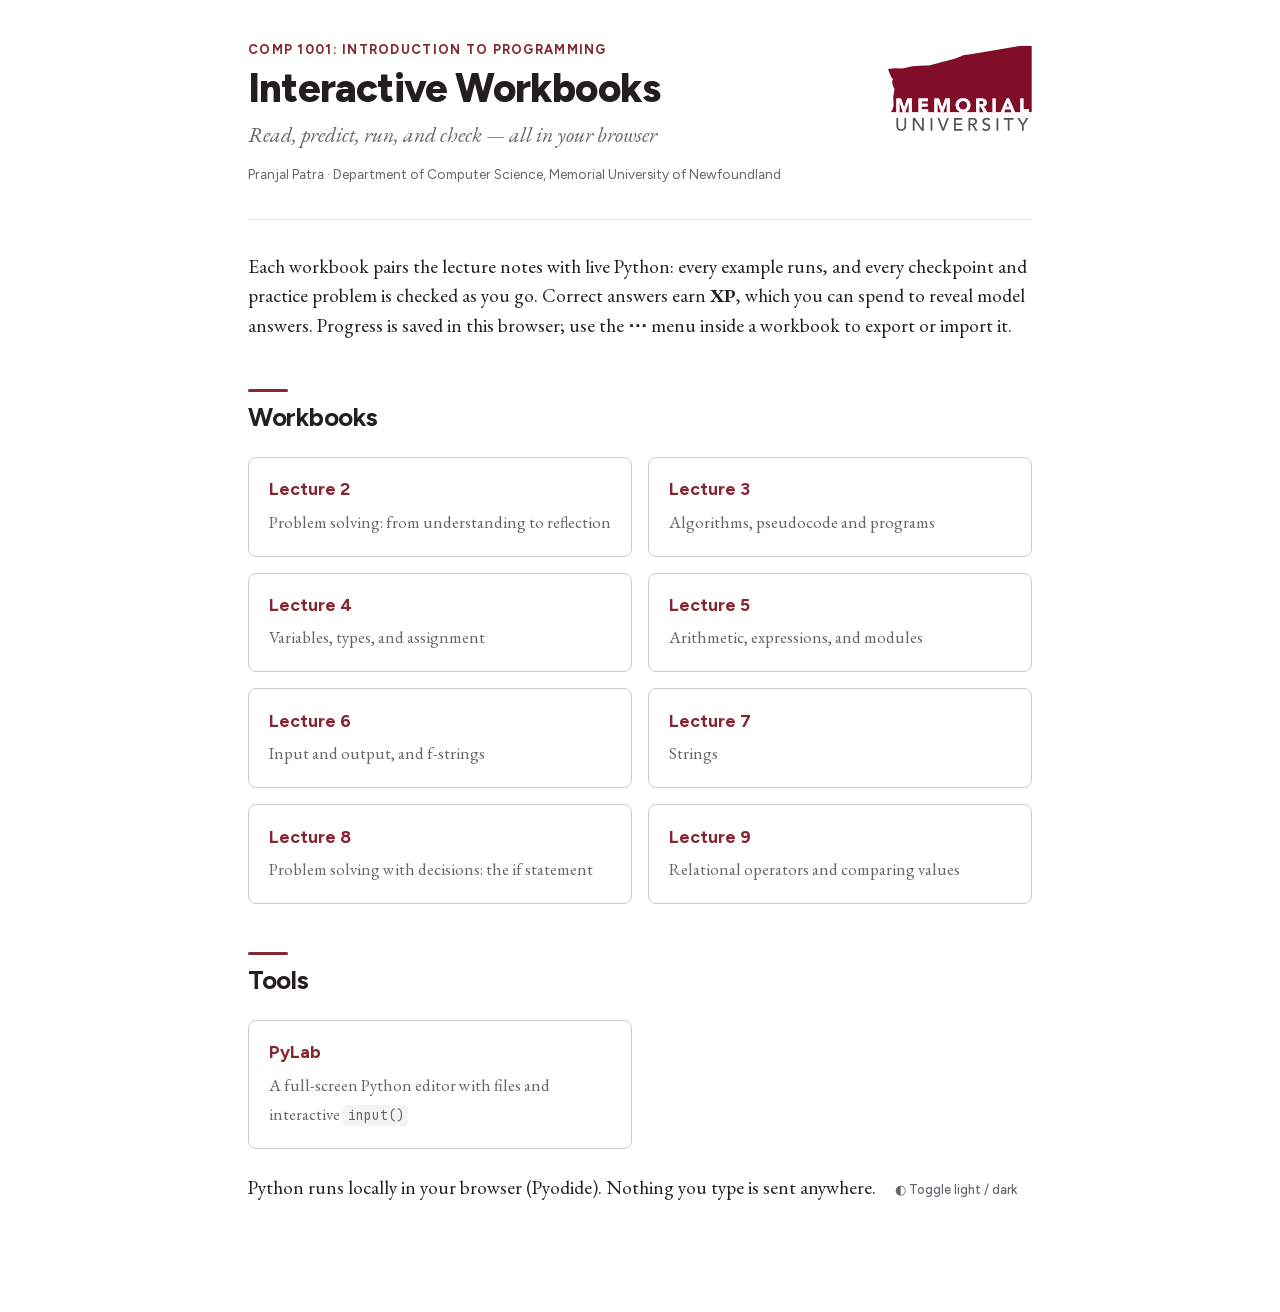
==== commit 4e7e16a9: "Add Lecture 9 card to the landing page Co-Authored-By: Claude Opus 5 <noreply@anthropic.com>" ====
--- a/index.html
+++ b/index.html
@@ -35,8 +35,6 @@
     <a class="wb-card" href="./workbooks/lecture-07/index.html"><strong>Lecture 7</strong><span>Strings</span></a>
     <a class="wb-card" href="./workbooks/lecture-08/index.html"><strong>Lecture 8</strong><span>Problem solving with decisions: the if statement</span></a>
     <a class="wb-card" href="./workbooks/lecture-09/index.html"><strong>Lecture 9</strong><span>Relational operators and comparing values</span></a>
-    <a class="wb-card" href="./workbooks/lecture-10/index.html"><strong>Lecture 10</strong><span>Nested branches and elif chains</span></a>
-    <a class="wb-card" href="./workbooks/lecture-11/index.html"><strong>Lecture 11</strong><span>Boolean operators, <code>bool</code>, and input validation</span></a>
   </div>
 
   <h2 id="tools">Tools</h2>
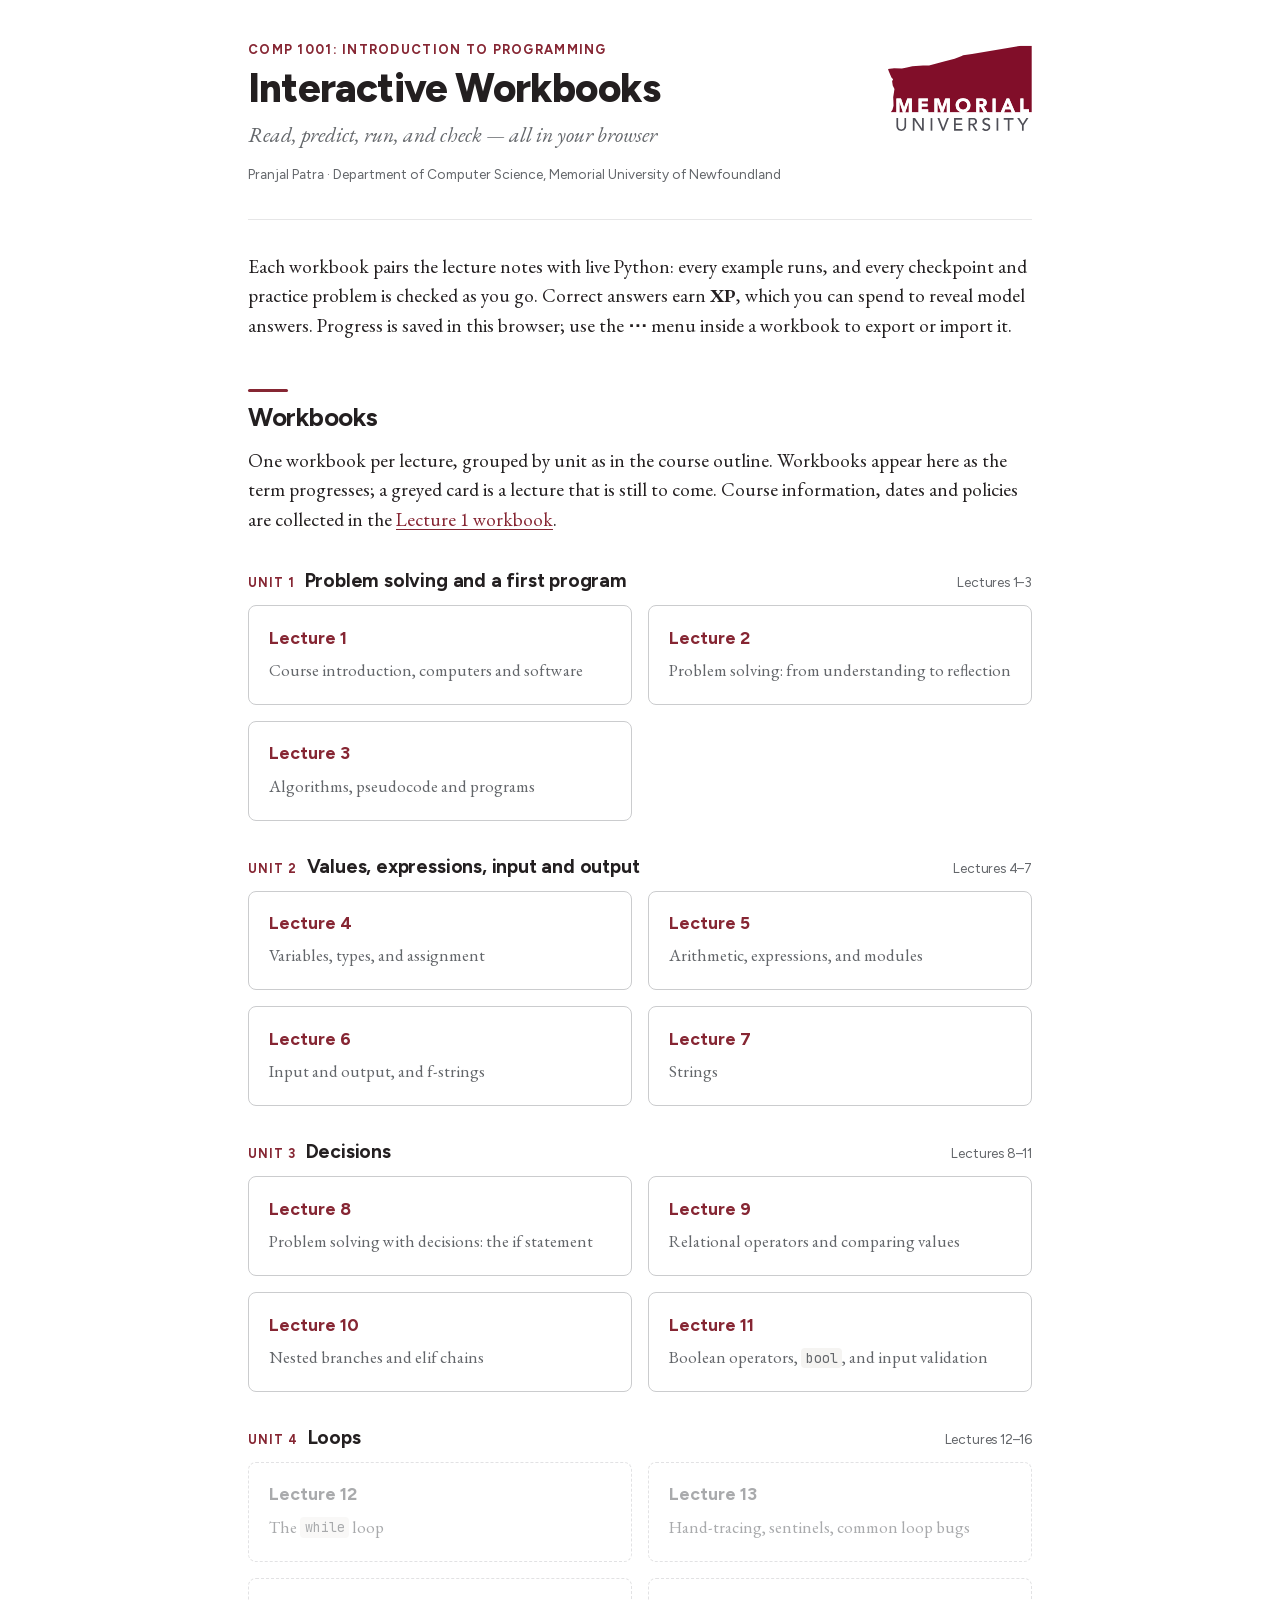
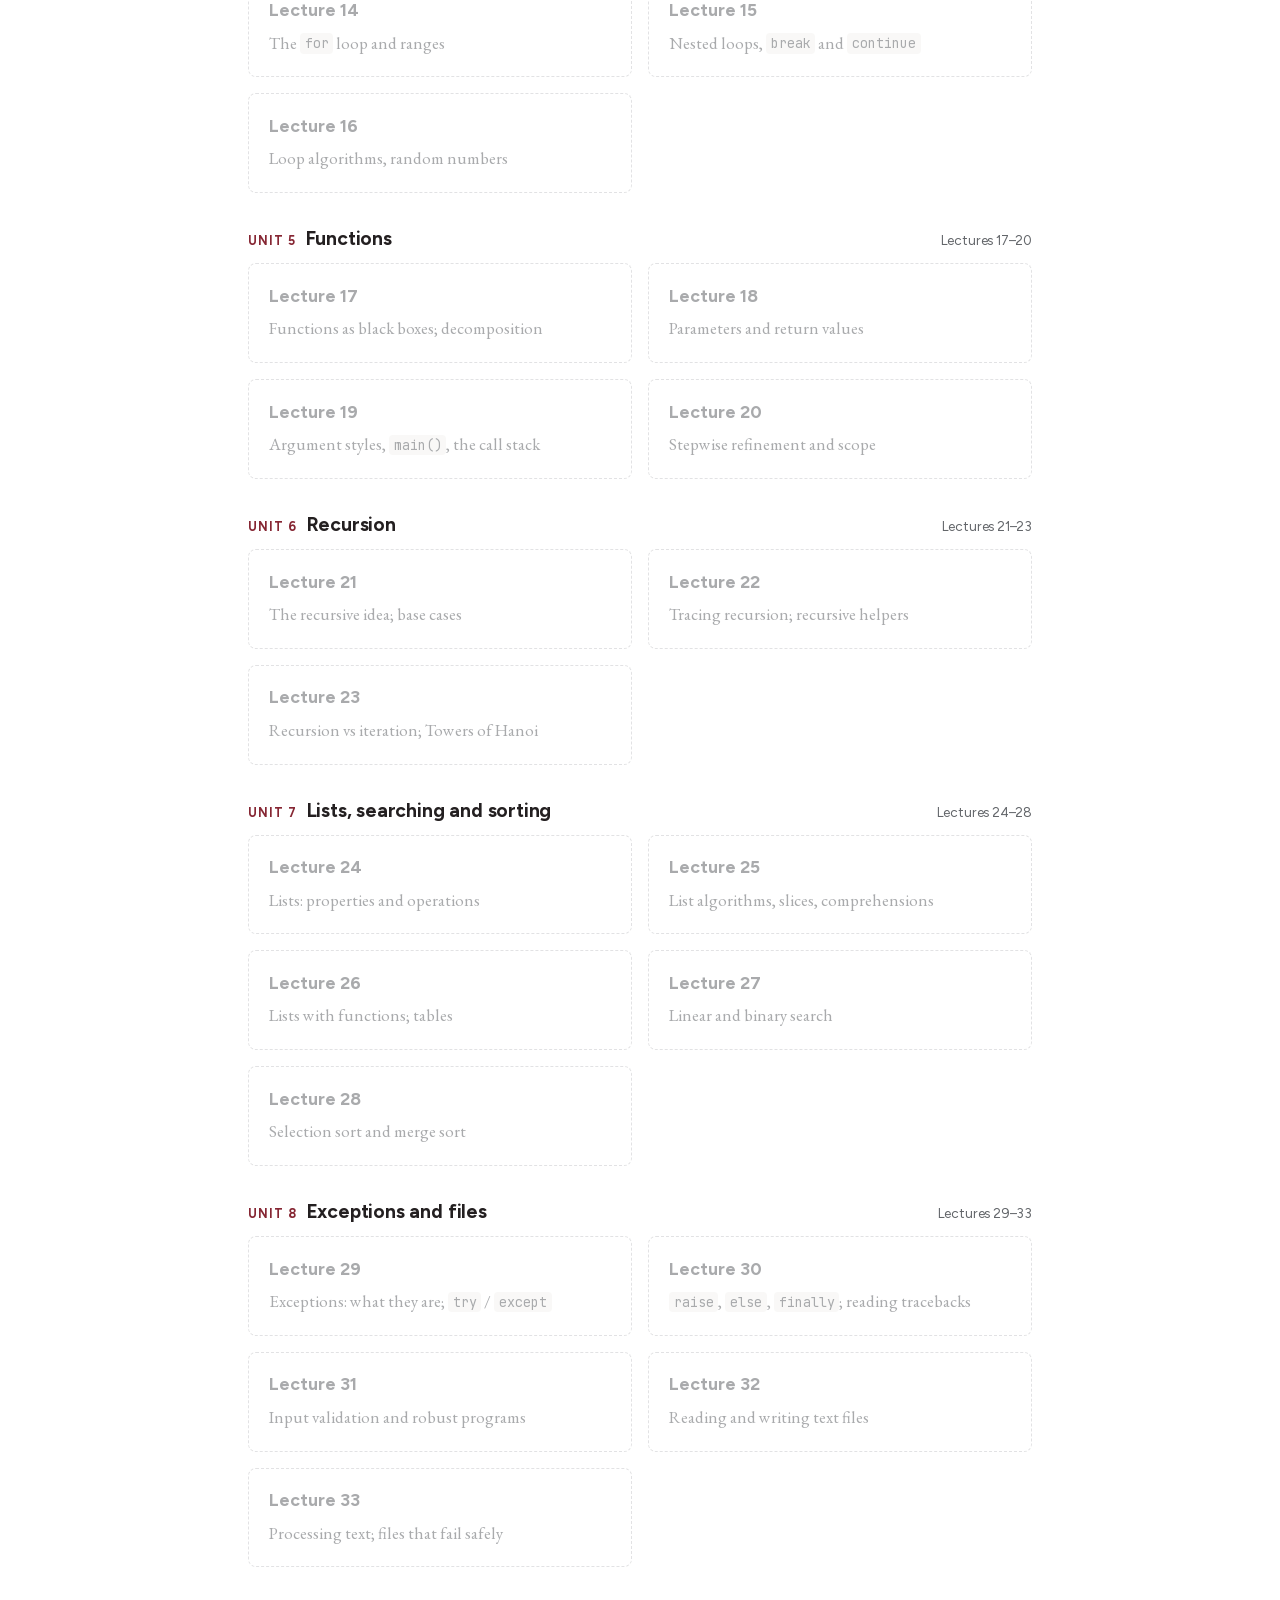
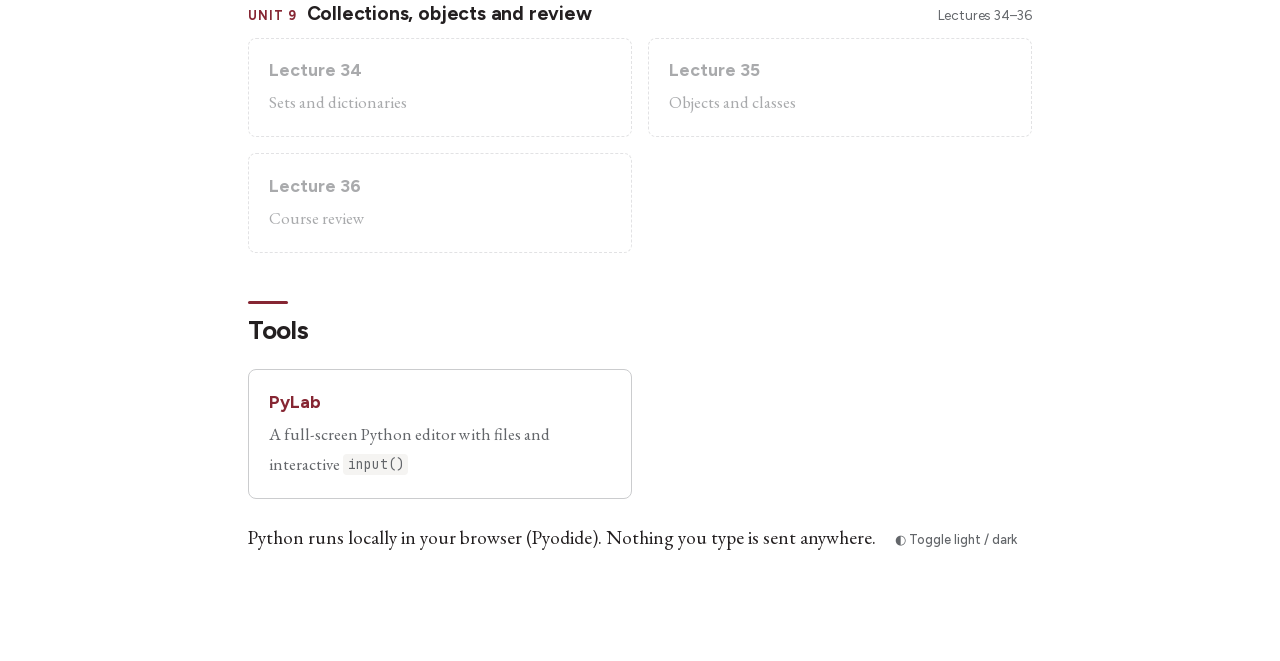
==== commit b9fdf989: "Regroup the landing page by course-outline unit Cards are now grouped under the nine units of the Fa" ====
--- a/index.html
+++ b/index.html
@@ -5,6 +5,15 @@
   <meta name="viewport" content="width=device-width, initial-scale=1">
   <title>COMP 1001 Workbooks</title>
   <link rel="stylesheet" href="./runtime/workbook.css">
+  <style>
+    .wb-unit { display: flex; flex-wrap: wrap; align-items: baseline; gap: 0.6rem; margin-top: 2.2rem; }
+    .wb-unit-num { font-family: var(--font-sans); font-size: 0.78rem; text-transform: uppercase; letter-spacing: 0.08em; color: var(--accent); font-weight: 700; }
+    .wb-unit-range { font-family: var(--font-sans); font-size: 0.85rem; font-weight: 400; color: var(--ink-quiet); margin-left: auto; }
+    .wb-unit + .wb-cards { margin-top: 0.8rem; }
+    .wb-card.is-soon { opacity: 0.55; border-style: dashed; cursor: default; }
+    .wb-card.is-soon:hover { border-color: var(--rule); box-shadow: none; }
+    .wb-card.is-soon strong { color: var(--ink-quiet); }
+  </style>
   <script type="module">
     import { initTheme } from "./runtime/theme.js";
     initTheme();
@@ -26,15 +35,69 @@
   <p>Each workbook pairs the lecture notes with live Python: every example runs, and every checkpoint and practice problem is checked as you go. Correct answers earn <strong>XP</strong>, which you can spend to reveal model answers. Progress is saved in this browser; use the <strong>⋯</strong> menu inside a workbook to export or import it.</p>
 
   <h2 id="workbooks">Workbooks</h2>
+  <p>One workbook per lecture, grouped by unit as in the course outline. Workbooks appear here as the term progresses; a greyed card is a lecture that is still to come. Course information, dates and policies are collected in the <a href="./workbooks/lecture-01/index.html">Lecture 1 workbook</a>.</p>
+  <h3 class="wb-unit" id="unit-1"><span class="wb-unit-num">Unit 1</span> Problem solving and a first program <span class="wb-unit-range">Lectures 1–3</span></h3>
   <div class="wb-cards">
+    <a class="wb-card" href="./workbooks/lecture-01/index.html"><strong>Lecture 1</strong><span>Course introduction, computers and software</span></a>
     <a class="wb-card" href="./workbooks/lecture-02/index.html"><strong>Lecture 2</strong><span>Problem solving: from understanding to reflection</span></a>
     <a class="wb-card" href="./workbooks/lecture-03/index.html"><strong>Lecture 3</strong><span>Algorithms, pseudocode and programs</span></a>
+  </div>
+  <h3 class="wb-unit" id="unit-2"><span class="wb-unit-num">Unit 2</span> Values, expressions, input and output <span class="wb-unit-range">Lectures 4–7</span></h3>
+  <div class="wb-cards">
     <a class="wb-card" href="./workbooks/lecture-04/index.html"><strong>Lecture 4</strong><span>Variables, types, and assignment</span></a>
     <a class="wb-card" href="./workbooks/lecture-05/index.html"><strong>Lecture 5</strong><span>Arithmetic, expressions, and modules</span></a>
     <a class="wb-card" href="./workbooks/lecture-06/index.html"><strong>Lecture 6</strong><span>Input and output, and f-strings</span></a>
     <a class="wb-card" href="./workbooks/lecture-07/index.html"><strong>Lecture 7</strong><span>Strings</span></a>
+  </div>
+  <h3 class="wb-unit" id="unit-3"><span class="wb-unit-num">Unit 3</span> Decisions <span class="wb-unit-range">Lectures 8–11</span></h3>
+  <div class="wb-cards">
     <a class="wb-card" href="./workbooks/lecture-08/index.html"><strong>Lecture 8</strong><span>Problem solving with decisions: the if statement</span></a>
     <a class="wb-card" href="./workbooks/lecture-09/index.html"><strong>Lecture 9</strong><span>Relational operators and comparing values</span></a>
+    <a class="wb-card" href="./workbooks/lecture-10/index.html"><strong>Lecture 10</strong><span>Nested branches and elif chains</span></a>
+    <a class="wb-card" href="./workbooks/lecture-11/index.html"><strong>Lecture 11</strong><span>Boolean operators, <code>bool</code>, and input validation</span></a>
+  </div>
+  <h3 class="wb-unit" id="unit-4"><span class="wb-unit-num">Unit 4</span> Loops <span class="wb-unit-range">Lectures 12–16</span></h3>
+  <div class="wb-cards">
+    <div class="wb-card is-soon" aria-disabled="true"><strong>Lecture 12</strong><span>The <code>while</code> loop</span></div>
+    <div class="wb-card is-soon" aria-disabled="true"><strong>Lecture 13</strong><span>Hand-tracing, sentinels, common loop bugs</span></div>
+    <div class="wb-card is-soon" aria-disabled="true"><strong>Lecture 14</strong><span>The <code>for</code> loop and ranges</span></div>
+    <div class="wb-card is-soon" aria-disabled="true"><strong>Lecture 15</strong><span>Nested loops, <code>break</code> and <code>continue</code></span></div>
+    <div class="wb-card is-soon" aria-disabled="true"><strong>Lecture 16</strong><span>Loop algorithms, random numbers</span></div>
+  </div>
+  <h3 class="wb-unit" id="unit-5"><span class="wb-unit-num">Unit 5</span> Functions <span class="wb-unit-range">Lectures 17–20</span></h3>
+  <div class="wb-cards">
+    <div class="wb-card is-soon" aria-disabled="true"><strong>Lecture 17</strong><span>Functions as black boxes; decomposition</span></div>
+    <div class="wb-card is-soon" aria-disabled="true"><strong>Lecture 18</strong><span>Parameters and return values</span></div>
+    <div class="wb-card is-soon" aria-disabled="true"><strong>Lecture 19</strong><span>Argument styles, <code>main()</code>, the call stack</span></div>
+    <div class="wb-card is-soon" aria-disabled="true"><strong>Lecture 20</strong><span>Stepwise refinement and scope</span></div>
+  </div>
+  <h3 class="wb-unit" id="unit-6"><span class="wb-unit-num">Unit 6</span> Recursion <span class="wb-unit-range">Lectures 21–23</span></h3>
+  <div class="wb-cards">
+    <div class="wb-card is-soon" aria-disabled="true"><strong>Lecture 21</strong><span>The recursive idea; base cases</span></div>
+    <div class="wb-card is-soon" aria-disabled="true"><strong>Lecture 22</strong><span>Tracing recursion; recursive helpers</span></div>
+    <div class="wb-card is-soon" aria-disabled="true"><strong>Lecture 23</strong><span>Recursion vs iteration; Towers of Hanoi</span></div>
+  </div>
+  <h3 class="wb-unit" id="unit-7"><span class="wb-unit-num">Unit 7</span> Lists, searching and sorting <span class="wb-unit-range">Lectures 24–28</span></h3>
+  <div class="wb-cards">
+    <div class="wb-card is-soon" aria-disabled="true"><strong>Lecture 24</strong><span>Lists: properties and operations</span></div>
+    <div class="wb-card is-soon" aria-disabled="true"><strong>Lecture 25</strong><span>List algorithms, slices, comprehensions</span></div>
+    <div class="wb-card is-soon" aria-disabled="true"><strong>Lecture 26</strong><span>Lists with functions; tables</span></div>
+    <div class="wb-card is-soon" aria-disabled="true"><strong>Lecture 27</strong><span>Linear and binary search</span></div>
+    <div class="wb-card is-soon" aria-disabled="true"><strong>Lecture 28</strong><span>Selection sort and merge sort</span></div>
+  </div>
+  <h3 class="wb-unit" id="unit-8"><span class="wb-unit-num">Unit 8</span> Exceptions and files <span class="wb-unit-range">Lectures 29–33</span></h3>
+  <div class="wb-cards">
+    <div class="wb-card is-soon" aria-disabled="true"><strong>Lecture 29</strong><span>Exceptions: what they are; <code>try</code> / <code>except</code></span></div>
+    <div class="wb-card is-soon" aria-disabled="true"><strong>Lecture 30</strong><span><code>raise</code>, <code>else</code>, <code>finally</code>; reading tracebacks</span></div>
+    <div class="wb-card is-soon" aria-disabled="true"><strong>Lecture 31</strong><span>Input validation and robust programs</span></div>
+    <div class="wb-card is-soon" aria-disabled="true"><strong>Lecture 32</strong><span>Reading and writing text files</span></div>
+    <div class="wb-card is-soon" aria-disabled="true"><strong>Lecture 33</strong><span>Processing text; files that fail safely</span></div>
+  </div>
+  <h3 class="wb-unit" id="unit-9"><span class="wb-unit-num">Unit 9</span> Collections, objects and review <span class="wb-unit-range">Lectures 34–36</span></h3>
+  <div class="wb-cards">
+    <div class="wb-card is-soon" aria-disabled="true"><strong>Lecture 34</strong><span>Sets and dictionaries</span></div>
+    <div class="wb-card is-soon" aria-disabled="true"><strong>Lecture 35</strong><span>Objects and classes</span></div>
+    <div class="wb-card is-soon" aria-disabled="true"><strong>Lecture 36</strong><span>Course review</span></div>
   </div>
 
   <h2 id="tools">Tools</h2>
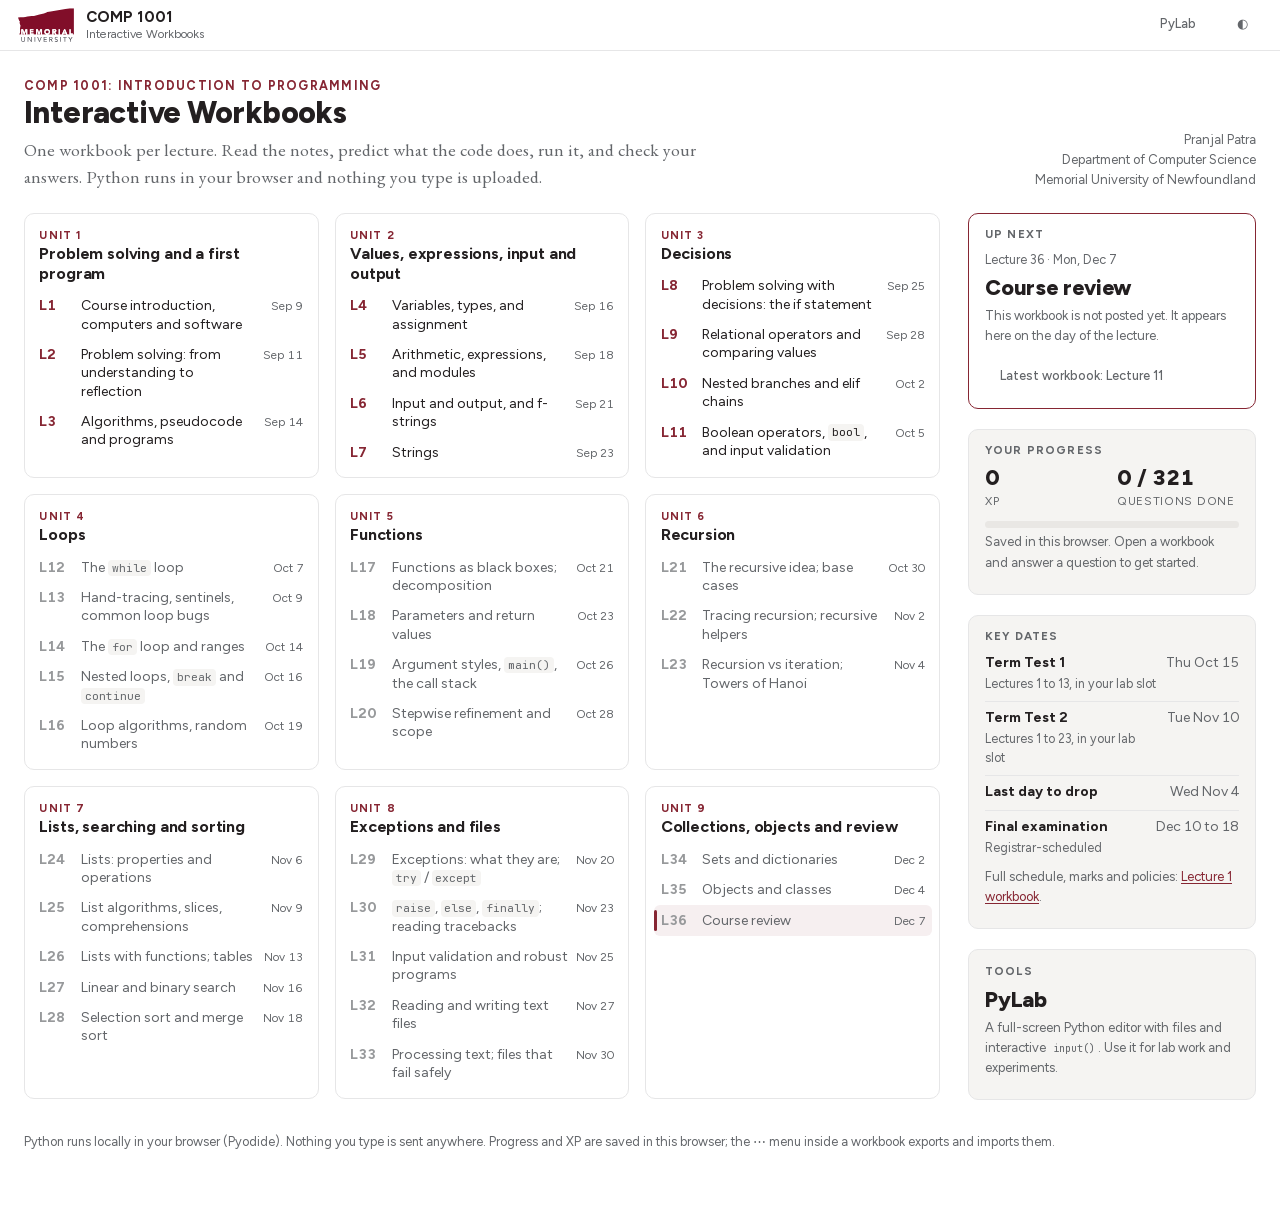
==== commit 625b0879: "Turn the landing page into a dashboard and add a home button The home page now fits the whole course" ====
--- a/index.html
+++ b/index.html
@@ -6,106 +6,258 @@
   <title>COMP 1001 Workbooks</title>
   <link rel="stylesheet" href="./runtime/workbook.css">
   <style>
-    .wb-unit { display: flex; flex-wrap: wrap; align-items: baseline; gap: 0.6rem; margin-top: 2.2rem; }
-    .wb-unit-num { font-family: var(--font-sans); font-size: 0.78rem; text-transform: uppercase; letter-spacing: 0.08em; color: var(--accent); font-weight: 700; }
-    .wb-unit-range { font-family: var(--font-sans); font-size: 0.85rem; font-weight: 400; color: var(--ink-quiet); margin-left: auto; }
-    .wb-unit + .wb-cards { margin-top: 0.8rem; }
-    .wb-card.is-soon { opacity: 0.55; border-style: dashed; cursor: default; }
-    .wb-card.is-soon:hover { border-color: var(--rule); box-shadow: none; }
-    .wb-card.is-soon strong { color: var(--ink-quiet); }
+    main.wb-dash { max-width: 80rem; padding: 1.6rem 1.5rem 4rem; }
+    .wb-dash-head { display: flex; align-items: flex-end; justify-content: space-between; gap: 1.5rem; flex-wrap: wrap; margin-bottom: 1.4rem; }
+    .wb-dash-head h1 { font-size: 1.9rem; }
+    .wb-dash-head .wb-course { font-family: var(--font-sans); font-size: 0.78rem; font-weight: 700; letter-spacing: 0.1em; text-transform: uppercase; color: var(--accent); }
+    .wb-dash-head p { margin: 0.35rem 0 0; color: var(--ink-quiet); font-size: 1.1rem; max-width: 42rem; }
+    .wb-dash-head .wb-meta { font-family: var(--font-sans); font-size: 0.82rem; color: var(--ink-quiet); text-align: right; margin: 0; }
+
+    .wb-dash-grid { display: grid; grid-template-columns: minmax(0, 1fr) 18rem; grid-template-areas: "units next" "units side"; grid-template-rows: auto 1fr; gap: 1.25rem 1.75rem; align-items: start; }
+    .wb-units { grid-area: units; display: grid; grid-template-columns: repeat(auto-fill, minmax(18rem, 1fr)); gap: 1rem; }
+    .wb-next { grid-area: next; }
+    .wb-side { grid-area: side; display: grid; gap: 1.25rem; }
+
+    .wb-unit { border: 1px solid var(--rule-soft); border-radius: 10px; background: var(--paper); padding: 0.85rem 0.9rem 0.6rem; }
+    .wb-unit h2 { font-size: 1rem; margin: 0 0 0.45rem; padding: 0; line-height: 1.25; }
+    .wb-unit h2::before { display: none; }
+    .wb-unit-num { display: block; font-size: 0.7rem; text-transform: uppercase; letter-spacing: 0.1em; color: var(--accent); margin-bottom: 0.15rem; }
+    .wb-lec { display: grid; grid-template-columns: 2.1rem minmax(0, 1fr) auto; grid-template-areas: "num title date" "num title prog"; align-items: baseline; column-gap: 0.5rem; padding: 0.38rem 0.45rem; margin: 0 -0.45rem; border-radius: 6px; text-decoration: none; color: var(--ink); font-family: var(--font-sans); font-size: 0.88rem; line-height: 1.3; position: relative; }
+    a.wb-lec:hover { background: var(--panel); color: var(--ink); }
+    .wb-lec-num { grid-area: num; font-weight: 700; color: var(--accent); font-variant-numeric: tabular-nums; }
+    .wb-lec-title { grid-area: title; }
+    .wb-lec-date { grid-area: date; font-size: 0.74rem; color: var(--ink-quiet); font-variant-numeric: tabular-nums; white-space: nowrap; }
+    .wb-lec-prog { grid-area: prog; justify-self: end; font-size: 0.72rem; color: var(--ink-quiet); font-variant-numeric: tabular-nums; }
+    .wb-lec-prog.is-done { color: var(--good-ink); font-weight: 700; }
+    .wb-lec.is-soon { color: var(--ink-quiet); }
+    .wb-lec.is-soon .wb-lec-num { color: var(--rule-strong); }
+    .wb-lec.is-next { background: var(--accent-wash); }
+    .wb-lec.is-next::before { content: ""; position: absolute; left: 0; top: 0.3rem; bottom: 0.3rem; width: 3px; border-radius: 2px; background: var(--accent-fill); }
+
+    .wb-panel { border: 1px solid var(--rule-soft); border-radius: 10px; background: var(--panel); padding: 0.9rem 1rem 1rem; font-family: var(--font-sans); font-size: 0.88rem; }
+    .wb-panel h2 { font-size: 0.72rem; text-transform: uppercase; letter-spacing: 0.1em; color: var(--ink-quiet); margin: 0 0 0.55rem; padding: 0; }
+    .wb-panel h2::before { display: none; }
+    .wb-panel p { margin: 0.3rem 0; }
+    .wb-panel .wb-big { display: block; font-family: var(--font-sans); font-weight: 800; font-size: 1.35rem; line-height: 1.2; color: var(--ink); text-decoration: none; letter-spacing: -0.01em; }
+    .wb-panel a.wb-big:hover { color: var(--accent); }
+    .wb-panel .wb-when { color: var(--ink-quiet); font-size: 0.8rem; }
+    .wb-panel .wb-quiet { color: var(--ink-quiet); font-size: 0.82rem; }
+    .wb-panel .wb-btn { margin-top: 0.6rem; text-decoration: none; display: inline-block; }
+    .wb-panel-next { background: var(--paper); border-color: var(--accent); }
+    .wb-stats { display: grid; grid-template-columns: 1fr 1fr; gap: 0.6rem; margin: 0.2rem 0 0.6rem; }
+    .wb-stat b { display: block; font-size: 1.35rem; font-weight: 800; line-height: 1.1; font-variant-numeric: tabular-nums; }
+    .wb-stat span { font-size: 0.74rem; color: var(--ink-quiet); text-transform: uppercase; letter-spacing: 0.06em; }
+    .wb-panel .wb-progress-track { width: 100%; display: block; }
+    .wb-dates { list-style: none; margin: 0; padding: 0; }
+    .wb-dates li { display: flex; justify-content: space-between; gap: 0.6rem; padding: 0.3rem 0; border-top: 1px solid var(--rule-soft); }
+    .wb-dates li:first-child { border-top: 0; padding-top: 0; }
+    .wb-dates b { font-weight: 700; }
+    .wb-dates small { display: block; color: var(--ink-quiet); font-size: 0.78rem; }
+    .wb-dates time { color: var(--ink-quiet); white-space: nowrap; font-variant-numeric: tabular-nums; }
+    .wb-foot { font-family: var(--font-sans); font-size: 0.8rem; color: var(--ink-quiet); margin-top: 2rem; }
+    .wb-topbar .wb-btn { text-decoration: none; }
+
+    @media (max-width: 62rem) {
+      .wb-dash-grid { grid-template-columns: minmax(0, 1fr); grid-template-areas: "next" "units" "side"; grid-template-rows: auto; }
+      .wb-dash-head .wb-meta { text-align: left; }
+    }
+    @media (max-width: 40rem) {
+      main.wb-dash { padding: 1rem 0.9rem 3rem; }
+      .wb-units { grid-template-columns: minmax(0, 1fr); }
+      .wb-dash-head h1 { font-size: 1.6rem; }
+      .wb-dash-head p { font-size: 1rem; }
+    }
   </style>
   <script type="module">
     import { initTheme } from "./runtime/theme.js";
     initTheme();
     document.querySelector("#theme-toggle").addEventListener("click", () => document.dispatchEvent(new CustomEvent("wb:toggle-theme")));
+
+    // [lecture number, date, built]
+    const LECTURES = [[1,"2026-09-09",1],[2,"2026-09-11",1],[3,"2026-09-14",1],[4,"2026-09-16",1],[5,"2026-09-18",1],[6,"2026-09-21",1],[7,"2026-09-23",1],[8,"2026-09-25",1],[9,"2026-09-28",1],[10,"2026-10-02",1],[11,"2026-10-05",1],[12,"2026-10-07",0],[13,"2026-10-09",0],[14,"2026-10-14",0],[15,"2026-10-16",0],[16,"2026-10-19",0],[17,"2026-10-21",0],[18,"2026-10-23",0],[19,"2026-10-26",0],[20,"2026-10-28",0],[21,"2026-10-30",0],[22,"2026-11-02",0],[23,"2026-11-04",0],[24,"2026-11-06",0],[25,"2026-11-09",0],[26,"2026-11-13",0],[27,"2026-11-16",0],[28,"2026-11-18",0],[29,"2026-11-20",0],[30,"2026-11-23",0],[31,"2026-11-25",0],[32,"2026-11-27",0],[33,"2026-11-30",0],[34,"2026-12-02",0],[35,"2026-12-04",0],[36,"2026-12-07",0]];
+    const today = new Date(); today.setHours(0, 0, 0, 0);
+    const at = (d) => new Date(d + "T00:00:00");
+    const fmt = (d) => new Date(d + "T12:00:00").toLocaleDateString("en-CA", { weekday: "short", month: "short", day: "numeric" });
+    const titleOf = (n) => document.querySelector(`.wb-lec[data-n="${n}"] .wb-lec-title`)?.innerHTML ?? "";
+    const pad = (n) => String(n).padStart(2, "0");
+    const pageOf = (n) => `./workbooks/lecture-${pad(n)}/index.html`;
+
+    // Up next: the first lecture on or after today. Before term that is L1; after term, the exam.
+    const panel = document.querySelector("#next");
+    const big = panel.querySelector(".wb-big");
+    const next = LECTURES.find(([, d]) => at(d) >= today);
+    const latest = [...LECTURES].reverse().find(([, , built]) => built);
+    if (next) {
+      const [n, d, built] = next;
+      panel.querySelector("h2").textContent = at(d).getTime() === today.getTime() ? "Today" : "Up next";
+      panel.querySelector(".wb-when").textContent = `Lecture ${n} · ${fmt(d)}`;
+      big.innerHTML = titleOf(n);
+      if (built) big.href = pageOf(n);
+      else { big.removeAttribute("href"); panel.querySelector(".wb-quiet").hidden = false; }
+      document.querySelector(`.wb-lec[data-n="${n}"]`)?.classList.add("is-next");
+    } else {
+      panel.querySelector("h2").textContent = "Lectures have ended";
+      panel.querySelector(".wb-when").textContent = "Final examination: December 10 to 18";
+      big.textContent = "Time to review";
+      big.removeAttribute("href");
+    }
+    const latestLink = panel.querySelector(".wb-latest");
+    latestLink.href = pageOf(latest[0]);
+    latestLink.textContent = `Latest workbook: Lecture ${latest[0]}`;
+    if (next && next[0] === latest[0]) latestLink.hidden = true;
+
+    // Progress: XP and per-workbook records live in localStorage; totals come from each exercises.json.
+    const read = (key) => { try { return JSON.parse(localStorage.getItem(key)); } catch { return null; } };
+    document.querySelector("#xp").textContent = String(read("pylab-workbooks:xp")?.balance ?? 0);
+    let done = 0, total = 0, touched = 0;
+    await Promise.all(LECTURES.filter(([, , built]) => built).map(async ([n]) => {
+      const id = `lecture-${pad(n)}`;
+      let specs;
+      try { specs = (await (await fetch(`./workbooks/${id}/exercises.json`)).json()).exercises; } catch { return; }
+      const ids = Object.keys(specs).filter((k) => specs[k].type !== "example");
+      if (!ids.length) return;
+      const saved = read(`pylab-workbooks:progress:${id}`)?.exercises ?? {};
+      const d = ids.filter((k) => saved[k]?.passed || saved[k]?.revealed).length;
+      total += ids.length; done += d;
+      if (Object.keys(saved).length) touched++;
+      const prog = document.querySelector(`.wb-lec[data-id="${id}"] .wb-lec-prog`);
+      if (prog && d) {
+        prog.hidden = false;
+        prog.textContent = d === ids.length ? "✓ done" : `${d} / ${ids.length}`;
+        prog.classList.toggle("is-done", d === ids.length);
+      }
+    }));
+    document.querySelector("#done").textContent = `${done} / ${total}`;
+    document.querySelector("#fill").style.width = total ? `${Math.round(100 * done / total)}%` : "0";
+    document.querySelector("#touched").textContent = touched
+      ? `Saved in this browser. You have started ${touched} workbook${touched === 1 ? "" : "s"}.`
+      : "Saved in this browser. Open a workbook and answer a question to get started.";
   </script>
 </head>
 <body>
-<main>
-  <div class="wb-title-block">
+<header class="wb-topbar">
+  <a class="wb-topbar-brand" href="./index.html" title="Home"><img src="./runtime/img/mun-logo.svg" alt="Memorial University"></a>
+  <div class="wb-topbar-title"><strong>COMP 1001</strong><span>Interactive Workbooks</span></div>
+  <span class="wb-spacer"></span>
+  <a class="wb-btn wb-btn-quiet" href="./lab/index.html">PyLab</a>
+  <button id="theme-toggle" class="wb-btn wb-btn-quiet wb-theme-toggle" type="button" title="Toggle light / dark">◐</button>
+</header>
+<main class="wb-dash">
+  <div class="wb-dash-head">
     <div>
       <div class="wb-course">COMP 1001: Introduction to Programming</div>
       <h1>Interactive Workbooks</h1>
-      <div class="wb-subtitle">Read, predict, run, and check — all in your browser</div>
-      <p class="wb-meta">Pranjal Patra · Department of Computer Science, Memorial University of Newfoundland</p>
+      <p>One workbook per lecture. Read the notes, predict what the code does, run it, and check your answers. Python runs in your browser and nothing you type is uploaded.</p>
     </div>
-    <img src="./runtime/img/mun-logo.svg" alt="Memorial University of Newfoundland">
+    <p class="wb-meta">Pranjal Patra<br>Department of Computer Science<br>Memorial University of Newfoundland</p>
   </div>
 
-  <p>Each workbook pairs the lecture notes with live Python: every example runs, and every checkpoint and practice problem is checked as you go. Correct answers earn <strong>XP</strong>, which you can spend to reveal model answers. Progress is saved in this browser; use the <strong>⋯</strong> menu inside a workbook to export or import it.</p>
-
-  <h2 id="workbooks">Workbooks</h2>
-  <p>One workbook per lecture, grouped by unit as in the course outline. Workbooks appear here as the term progresses; a greyed card is a lecture that is still to come. Course information, dates and policies are collected in the <a href="./workbooks/lecture-01/index.html">Lecture 1 workbook</a>.</p>
-  <h3 class="wb-unit" id="unit-1"><span class="wb-unit-num">Unit 1</span> Problem solving and a first program <span class="wb-unit-range">Lectures 1–3</span></h3>
-  <div class="wb-cards">
-    <a class="wb-card" href="./workbooks/lecture-01/index.html"><strong>Lecture 1</strong><span>Course introduction, computers and software</span></a>
-    <a class="wb-card" href="./workbooks/lecture-02/index.html"><strong>Lecture 2</strong><span>Problem solving: from understanding to reflection</span></a>
-    <a class="wb-card" href="./workbooks/lecture-03/index.html"><strong>Lecture 3</strong><span>Algorithms, pseudocode and programs</span></a>
+  <div class="wb-dash-grid">
+    <section class="wb-panel wb-panel-next wb-next" id="next">
+      <h2>Latest workbook</h2>
+      <p class="wb-when">Lecture 11</p>
+      <a class="wb-big" href="./workbooks/lecture-11/index.html">Open the newest workbook</a>
+      <p class="wb-quiet" hidden>This workbook is not posted yet. It appears here on the day of the lecture.</p>
+      <a class="wb-btn wb-btn-quiet wb-latest" href="./workbooks/lecture-11/index.html" hidden>Latest workbook: Lecture 11</a>
+    </section>
+
+    <div class="wb-units">
+    <section class="wb-unit" id="unit-1" aria-labelledby="unit-1-h">
+      <h2 id="unit-1-h"><span class="wb-unit-num">Unit 1</span>Problem solving and a first program</h2>
+      <a class="wb-lec" href="./workbooks/lecture-01/index.html" data-n="1" data-id="lecture-01"><span class="wb-lec-num">L1</span><span class="wb-lec-title">Course introduction, computers and software</span><time class="wb-lec-date" datetime="2026-09-09">Sep 9</time><span class="wb-lec-prog" hidden></span></a>
+      <a class="wb-lec" href="./workbooks/lecture-02/index.html" data-n="2" data-id="lecture-02"><span class="wb-lec-num">L2</span><span class="wb-lec-title">Problem solving: from understanding to reflection</span><time class="wb-lec-date" datetime="2026-09-11">Sep 11</time><span class="wb-lec-prog" hidden></span></a>
+      <a class="wb-lec" href="./workbooks/lecture-03/index.html" data-n="3" data-id="lecture-03"><span class="wb-lec-num">L3</span><span class="wb-lec-title">Algorithms, pseudocode and programs</span><time class="wb-lec-date" datetime="2026-09-14">Sep 14</time><span class="wb-lec-prog" hidden></span></a>
+    </section>
+    <section class="wb-unit" id="unit-2" aria-labelledby="unit-2-h">
+      <h2 id="unit-2-h"><span class="wb-unit-num">Unit 2</span>Values, expressions, input and output</h2>
+      <a class="wb-lec" href="./workbooks/lecture-04/index.html" data-n="4" data-id="lecture-04"><span class="wb-lec-num">L4</span><span class="wb-lec-title">Variables, types, and assignment</span><time class="wb-lec-date" datetime="2026-09-16">Sep 16</time><span class="wb-lec-prog" hidden></span></a>
+      <a class="wb-lec" href="./workbooks/lecture-05/index.html" data-n="5" data-id="lecture-05"><span class="wb-lec-num">L5</span><span class="wb-lec-title">Arithmetic, expressions, and modules</span><time class="wb-lec-date" datetime="2026-09-18">Sep 18</time><span class="wb-lec-prog" hidden></span></a>
+      <a class="wb-lec" href="./workbooks/lecture-06/index.html" data-n="6" data-id="lecture-06"><span class="wb-lec-num">L6</span><span class="wb-lec-title">Input and output, and f-strings</span><time class="wb-lec-date" datetime="2026-09-21">Sep 21</time><span class="wb-lec-prog" hidden></span></a>
+      <a class="wb-lec" href="./workbooks/lecture-07/index.html" data-n="7" data-id="lecture-07"><span class="wb-lec-num">L7</span><span class="wb-lec-title">Strings</span><time class="wb-lec-date" datetime="2026-09-23">Sep 23</time><span class="wb-lec-prog" hidden></span></a>
+    </section>
+    <section class="wb-unit" id="unit-3" aria-labelledby="unit-3-h">
+      <h2 id="unit-3-h"><span class="wb-unit-num">Unit 3</span>Decisions</h2>
+      <a class="wb-lec" href="./workbooks/lecture-08/index.html" data-n="8" data-id="lecture-08"><span class="wb-lec-num">L8</span><span class="wb-lec-title">Problem solving with decisions: the if statement</span><time class="wb-lec-date" datetime="2026-09-25">Sep 25</time><span class="wb-lec-prog" hidden></span></a>
+      <a class="wb-lec" href="./workbooks/lecture-09/index.html" data-n="9" data-id="lecture-09"><span class="wb-lec-num">L9</span><span class="wb-lec-title">Relational operators and comparing values</span><time class="wb-lec-date" datetime="2026-09-28">Sep 28</time><span class="wb-lec-prog" hidden></span></a>
+      <a class="wb-lec" href="./workbooks/lecture-10/index.html" data-n="10" data-id="lecture-10"><span class="wb-lec-num">L10</span><span class="wb-lec-title">Nested branches and elif chains</span><time class="wb-lec-date" datetime="2026-10-02">Oct 2</time><span class="wb-lec-prog" hidden></span></a>
+      <a class="wb-lec" href="./workbooks/lecture-11/index.html" data-n="11" data-id="lecture-11"><span class="wb-lec-num">L11</span><span class="wb-lec-title">Boolean operators, <code>bool</code>, and input validation</span><time class="wb-lec-date" datetime="2026-10-05">Oct 5</time><span class="wb-lec-prog" hidden></span></a>
+    </section>
+    <section class="wb-unit" id="unit-4" aria-labelledby="unit-4-h">
+      <h2 id="unit-4-h"><span class="wb-unit-num">Unit 4</span>Loops</h2>
+      <div class="wb-lec is-soon" data-n="12"><span class="wb-lec-num">L12</span><span class="wb-lec-title">The <code>while</code> loop</span><time class="wb-lec-date" datetime="2026-10-07">Oct 7</time></div>
+      <div class="wb-lec is-soon" data-n="13"><span class="wb-lec-num">L13</span><span class="wb-lec-title">Hand-tracing, sentinels, common loop bugs</span><time class="wb-lec-date" datetime="2026-10-09">Oct 9</time></div>
+      <div class="wb-lec is-soon" data-n="14"><span class="wb-lec-num">L14</span><span class="wb-lec-title">The <code>for</code> loop and ranges</span><time class="wb-lec-date" datetime="2026-10-14">Oct 14</time></div>
+      <div class="wb-lec is-soon" data-n="15"><span class="wb-lec-num">L15</span><span class="wb-lec-title">Nested loops, <code>break</code> and <code>continue</code></span><time class="wb-lec-date" datetime="2026-10-16">Oct 16</time></div>
+      <div class="wb-lec is-soon" data-n="16"><span class="wb-lec-num">L16</span><span class="wb-lec-title">Loop algorithms, random numbers</span><time class="wb-lec-date" datetime="2026-10-19">Oct 19</time></div>
+    </section>
+    <section class="wb-unit" id="unit-5" aria-labelledby="unit-5-h">
+      <h2 id="unit-5-h"><span class="wb-unit-num">Unit 5</span>Functions</h2>
+      <div class="wb-lec is-soon" data-n="17"><span class="wb-lec-num">L17</span><span class="wb-lec-title">Functions as black boxes; decomposition</span><time class="wb-lec-date" datetime="2026-10-21">Oct 21</time></div>
+      <div class="wb-lec is-soon" data-n="18"><span class="wb-lec-num">L18</span><span class="wb-lec-title">Parameters and return values</span><time class="wb-lec-date" datetime="2026-10-23">Oct 23</time></div>
+      <div class="wb-lec is-soon" data-n="19"><span class="wb-lec-num">L19</span><span class="wb-lec-title">Argument styles, <code>main()</code>, the call stack</span><time class="wb-lec-date" datetime="2026-10-26">Oct 26</time></div>
+      <div class="wb-lec is-soon" data-n="20"><span class="wb-lec-num">L20</span><span class="wb-lec-title">Stepwise refinement and scope</span><time class="wb-lec-date" datetime="2026-10-28">Oct 28</time></div>
+    </section>
+    <section class="wb-unit" id="unit-6" aria-labelledby="unit-6-h">
+      <h2 id="unit-6-h"><span class="wb-unit-num">Unit 6</span>Recursion</h2>
+      <div class="wb-lec is-soon" data-n="21"><span class="wb-lec-num">L21</span><span class="wb-lec-title">The recursive idea; base cases</span><time class="wb-lec-date" datetime="2026-10-30">Oct 30</time></div>
+      <div class="wb-lec is-soon" data-n="22"><span class="wb-lec-num">L22</span><span class="wb-lec-title">Tracing recursion; recursive helpers</span><time class="wb-lec-date" datetime="2026-11-02">Nov 2</time></div>
+      <div class="wb-lec is-soon" data-n="23"><span class="wb-lec-num">L23</span><span class="wb-lec-title">Recursion vs iteration; Towers of Hanoi</span><time class="wb-lec-date" datetime="2026-11-04">Nov 4</time></div>
+    </section>
+    <section class="wb-unit" id="unit-7" aria-labelledby="unit-7-h">
+      <h2 id="unit-7-h"><span class="wb-unit-num">Unit 7</span>Lists, searching and sorting</h2>
+      <div class="wb-lec is-soon" data-n="24"><span class="wb-lec-num">L24</span><span class="wb-lec-title">Lists: properties and operations</span><time class="wb-lec-date" datetime="2026-11-06">Nov 6</time></div>
+      <div class="wb-lec is-soon" data-n="25"><span class="wb-lec-num">L25</span><span class="wb-lec-title">List algorithms, slices, comprehensions</span><time class="wb-lec-date" datetime="2026-11-09">Nov 9</time></div>
+      <div class="wb-lec is-soon" data-n="26"><span class="wb-lec-num">L26</span><span class="wb-lec-title">Lists with functions; tables</span><time class="wb-lec-date" datetime="2026-11-13">Nov 13</time></div>
+      <div class="wb-lec is-soon" data-n="27"><span class="wb-lec-num">L27</span><span class="wb-lec-title">Linear and binary search</span><time class="wb-lec-date" datetime="2026-11-16">Nov 16</time></div>
+      <div class="wb-lec is-soon" data-n="28"><span class="wb-lec-num">L28</span><span class="wb-lec-title">Selection sort and merge sort</span><time class="wb-lec-date" datetime="2026-11-18">Nov 18</time></div>
+    </section>
+    <section class="wb-unit" id="unit-8" aria-labelledby="unit-8-h">
+      <h2 id="unit-8-h"><span class="wb-unit-num">Unit 8</span>Exceptions and files</h2>
+      <div class="wb-lec is-soon" data-n="29"><span class="wb-lec-num">L29</span><span class="wb-lec-title">Exceptions: what they are; <code>try</code> / <code>except</code></span><time class="wb-lec-date" datetime="2026-11-20">Nov 20</time></div>
+      <div class="wb-lec is-soon" data-n="30"><span class="wb-lec-num">L30</span><span class="wb-lec-title"><code>raise</code>, <code>else</code>, <code>finally</code>; reading tracebacks</span><time class="wb-lec-date" datetime="2026-11-23">Nov 23</time></div>
+      <div class="wb-lec is-soon" data-n="31"><span class="wb-lec-num">L31</span><span class="wb-lec-title">Input validation and robust programs</span><time class="wb-lec-date" datetime="2026-11-25">Nov 25</time></div>
+      <div class="wb-lec is-soon" data-n="32"><span class="wb-lec-num">L32</span><span class="wb-lec-title">Reading and writing text files</span><time class="wb-lec-date" datetime="2026-11-27">Nov 27</time></div>
+      <div class="wb-lec is-soon" data-n="33"><span class="wb-lec-num">L33</span><span class="wb-lec-title">Processing text; files that fail safely</span><time class="wb-lec-date" datetime="2026-11-30">Nov 30</time></div>
+    </section>
+    <section class="wb-unit" id="unit-9" aria-labelledby="unit-9-h">
+      <h2 id="unit-9-h"><span class="wb-unit-num">Unit 9</span>Collections, objects and review</h2>
+      <div class="wb-lec is-soon" data-n="34"><span class="wb-lec-num">L34</span><span class="wb-lec-title">Sets and dictionaries</span><time class="wb-lec-date" datetime="2026-12-02">Dec 2</time></div>
+      <div class="wb-lec is-soon" data-n="35"><span class="wb-lec-num">L35</span><span class="wb-lec-title">Objects and classes</span><time class="wb-lec-date" datetime="2026-12-04">Dec 4</time></div>
+      <div class="wb-lec is-soon" data-n="36"><span class="wb-lec-num">L36</span><span class="wb-lec-title">Course review</span><time class="wb-lec-date" datetime="2026-12-07">Dec 7</time></div>
+    </section>
+    </div>
+
+    <div class="wb-side">
+      <section class="wb-panel" aria-labelledby="progress-h">
+        <h2 id="progress-h">Your progress</h2>
+        <div class="wb-stats">
+          <div class="wb-stat"><b id="xp">0</b><span>XP</span></div>
+          <div class="wb-stat"><b id="done">0 / 0</b><span>Questions done</span></div>
+        </div>
+        <span class="wb-progress-track"><span class="wb-progress-fill" id="fill"></span></span>
+        <p class="wb-quiet" id="touched">Saved in this browser.</p>
+      </section>
+
+      <section class="wb-panel" aria-labelledby="dates-h">
+        <h2 id="dates-h">Key dates</h2>
+        <ul class="wb-dates">
+          <li><div><b>Term Test 1</b><small>Lectures 1 to 13, in your lab slot</small></div><time datetime="2026-10-15">Thu Oct 15</time></li>
+          <li><div><b>Term Test 2</b><small>Lectures 1 to 23, in your lab slot</small></div><time datetime="2026-11-10">Tue Nov 10</time></li>
+          <li><div><b>Last day to drop</b></div><time datetime="2026-11-04">Wed Nov 4</time></li>
+          <li><div><b>Final examination</b><small>Registrar-scheduled</small></div><time datetime="2026-12-10">Dec 10 to 18</time></li>
+        </ul>
+        <p class="wb-quiet">Full schedule, marks and policies: <a href="./workbooks/lecture-01/index.html">Lecture 1 workbook</a>.</p>
+      </section>
+
+      <section class="wb-panel" aria-labelledby="tools-h">
+        <h2 id="tools-h">Tools</h2>
+        <a class="wb-big" href="./lab/index.html">PyLab</a>
+        <p class="wb-quiet">A full-screen Python editor with files and interactive <code>input()</code>. Use it for lab work and experiments.</p>
+      </section>
+    </div>
   </div>
-  <h3 class="wb-unit" id="unit-2"><span class="wb-unit-num">Unit 2</span> Values, expressions, input and output <span class="wb-unit-range">Lectures 4–7</span></h3>
-  <div class="wb-cards">
-    <a class="wb-card" href="./workbooks/lecture-04/index.html"><strong>Lecture 4</strong><span>Variables, types, and assignment</span></a>
-    <a class="wb-card" href="./workbooks/lecture-05/index.html"><strong>Lecture 5</strong><span>Arithmetic, expressions, and modules</span></a>
-    <a class="wb-card" href="./workbooks/lecture-06/index.html"><strong>Lecture 6</strong><span>Input and output, and f-strings</span></a>
-    <a class="wb-card" href="./workbooks/lecture-07/index.html"><strong>Lecture 7</strong><span>Strings</span></a>
-  </div>
-  <h3 class="wb-unit" id="unit-3"><span class="wb-unit-num">Unit 3</span> Decisions <span class="wb-unit-range">Lectures 8–11</span></h3>
-  <div class="wb-cards">
-    <a class="wb-card" href="./workbooks/lecture-08/index.html"><strong>Lecture 8</strong><span>Problem solving with decisions: the if statement</span></a>
-    <a class="wb-card" href="./workbooks/lecture-09/index.html"><strong>Lecture 9</strong><span>Relational operators and comparing values</span></a>
-    <a class="wb-card" href="./workbooks/lecture-10/index.html"><strong>Lecture 10</strong><span>Nested branches and elif chains</span></a>
-    <a class="wb-card" href="./workbooks/lecture-11/index.html"><strong>Lecture 11</strong><span>Boolean operators, <code>bool</code>, and input validation</span></a>
-  </div>
-  <h3 class="wb-unit" id="unit-4"><span class="wb-unit-num">Unit 4</span> Loops <span class="wb-unit-range">Lectures 12–16</span></h3>
-  <div class="wb-cards">
-    <div class="wb-card is-soon" aria-disabled="true"><strong>Lecture 12</strong><span>The <code>while</code> loop</span></div>
-    <div class="wb-card is-soon" aria-disabled="true"><strong>Lecture 13</strong><span>Hand-tracing, sentinels, common loop bugs</span></div>
-    <div class="wb-card is-soon" aria-disabled="true"><strong>Lecture 14</strong><span>The <code>for</code> loop and ranges</span></div>
-    <div class="wb-card is-soon" aria-disabled="true"><strong>Lecture 15</strong><span>Nested loops, <code>break</code> and <code>continue</code></span></div>
-    <div class="wb-card is-soon" aria-disabled="true"><strong>Lecture 16</strong><span>Loop algorithms, random numbers</span></div>
-  </div>
-  <h3 class="wb-unit" id="unit-5"><span class="wb-unit-num">Unit 5</span> Functions <span class="wb-unit-range">Lectures 17–20</span></h3>
-  <div class="wb-cards">
-    <div class="wb-card is-soon" aria-disabled="true"><strong>Lecture 17</strong><span>Functions as black boxes; decomposition</span></div>
-    <div class="wb-card is-soon" aria-disabled="true"><strong>Lecture 18</strong><span>Parameters and return values</span></div>
-    <div class="wb-card is-soon" aria-disabled="true"><strong>Lecture 19</strong><span>Argument styles, <code>main()</code>, the call stack</span></div>
-    <div class="wb-card is-soon" aria-disabled="true"><strong>Lecture 20</strong><span>Stepwise refinement and scope</span></div>
-  </div>
-  <h3 class="wb-unit" id="unit-6"><span class="wb-unit-num">Unit 6</span> Recursion <span class="wb-unit-range">Lectures 21–23</span></h3>
-  <div class="wb-cards">
-    <div class="wb-card is-soon" aria-disabled="true"><strong>Lecture 21</strong><span>The recursive idea; base cases</span></div>
-    <div class="wb-card is-soon" aria-disabled="true"><strong>Lecture 22</strong><span>Tracing recursion; recursive helpers</span></div>
-    <div class="wb-card is-soon" aria-disabled="true"><strong>Lecture 23</strong><span>Recursion vs iteration; Towers of Hanoi</span></div>
-  </div>
-  <h3 class="wb-unit" id="unit-7"><span class="wb-unit-num">Unit 7</span> Lists, searching and sorting <span class="wb-unit-range">Lectures 24–28</span></h3>
-  <div class="wb-cards">
-    <div class="wb-card is-soon" aria-disabled="true"><strong>Lecture 24</strong><span>Lists: properties and operations</span></div>
-    <div class="wb-card is-soon" aria-disabled="true"><strong>Lecture 25</strong><span>List algorithms, slices, comprehensions</span></div>
-    <div class="wb-card is-soon" aria-disabled="true"><strong>Lecture 26</strong><span>Lists with functions; tables</span></div>
-    <div class="wb-card is-soon" aria-disabled="true"><strong>Lecture 27</strong><span>Linear and binary search</span></div>
-    <div class="wb-card is-soon" aria-disabled="true"><strong>Lecture 28</strong><span>Selection sort and merge sort</span></div>
-  </div>
-  <h3 class="wb-unit" id="unit-8"><span class="wb-unit-num">Unit 8</span> Exceptions and files <span class="wb-unit-range">Lectures 29–33</span></h3>
-  <div class="wb-cards">
-    <div class="wb-card is-soon" aria-disabled="true"><strong>Lecture 29</strong><span>Exceptions: what they are; <code>try</code> / <code>except</code></span></div>
-    <div class="wb-card is-soon" aria-disabled="true"><strong>Lecture 30</strong><span><code>raise</code>, <code>else</code>, <code>finally</code>; reading tracebacks</span></div>
-    <div class="wb-card is-soon" aria-disabled="true"><strong>Lecture 31</strong><span>Input validation and robust programs</span></div>
-    <div class="wb-card is-soon" aria-disabled="true"><strong>Lecture 32</strong><span>Reading and writing text files</span></div>
-    <div class="wb-card is-soon" aria-disabled="true"><strong>Lecture 33</strong><span>Processing text; files that fail safely</span></div>
-  </div>
-  <h3 class="wb-unit" id="unit-9"><span class="wb-unit-num">Unit 9</span> Collections, objects and review <span class="wb-unit-range">Lectures 34–36</span></h3>
-  <div class="wb-cards">
-    <div class="wb-card is-soon" aria-disabled="true"><strong>Lecture 34</strong><span>Sets and dictionaries</span></div>
-    <div class="wb-card is-soon" aria-disabled="true"><strong>Lecture 35</strong><span>Objects and classes</span></div>
-    <div class="wb-card is-soon" aria-disabled="true"><strong>Lecture 36</strong><span>Course review</span></div>
-  </div>
-
-  <h2 id="tools">Tools</h2>
-  <div class="wb-cards">
-    <a class="wb-card" href="./lab/index.html"><strong>PyLab</strong><span>A full-screen Python editor with files and interactive <code>input()</code></span></a>
-  </div>
-
-  <p class="wb-meta">Python runs locally in your browser (Pyodide). Nothing you type is sent anywhere. <button id="theme-toggle" class="wb-btn wb-btn-quiet" type="button">◐ Toggle light / dark</button></p>
+
+  <p class="wb-foot">Python runs locally in your browser (Pyodide). Nothing you type is sent anywhere. Progress and XP are saved in this browser; the ⋯ menu inside a workbook exports and imports them.</p>
 </main>
 </body>
 </html>
--- a/runtime/workbook.css
+++ b/runtime/workbook.css
@@ -283,6 +283,7 @@
   font-family: var(--font-sans);
   font-size: 0.85rem;
 }
+.wb-topbar-home { padding: 0.2rem 0.45rem; font-size: 0.95rem; line-height: 1; text-decoration: none; }
 .wb-topbar-brand img { height: 2.1rem; display: block; }
 .wb-topbar-title { display: flex; flex-direction: column; line-height: 1.15; min-width: 0; }
 .wb-topbar-title strong { color: var(--ink); font-size: 0.95rem; font-weight: 700; white-space: nowrap; overflow: hidden; text-overflow: ellipsis; }
@@ -483,7 +484,6 @@
 .wb-editor .CodeMirror-focused .CodeMirror-selected { background: color-mix(in srgb, var(--accent) 22%, transparent); }
 .wb-editor .CodeMirror-matchingbracket { outline: 1px solid var(--rule-strong); color: inherit !important; }
 .wb-editor .wb-error-line { background: var(--bad-wash); }
-.wb-example:not(.is-editing) .CodeMirror-cursor { display: none; }
 
 .cm-s-workbook .cm-keyword { color: var(--code-keyword); font-weight: 600; }
 .cm-s-workbook .cm-builtin { color: var(--code-method); }
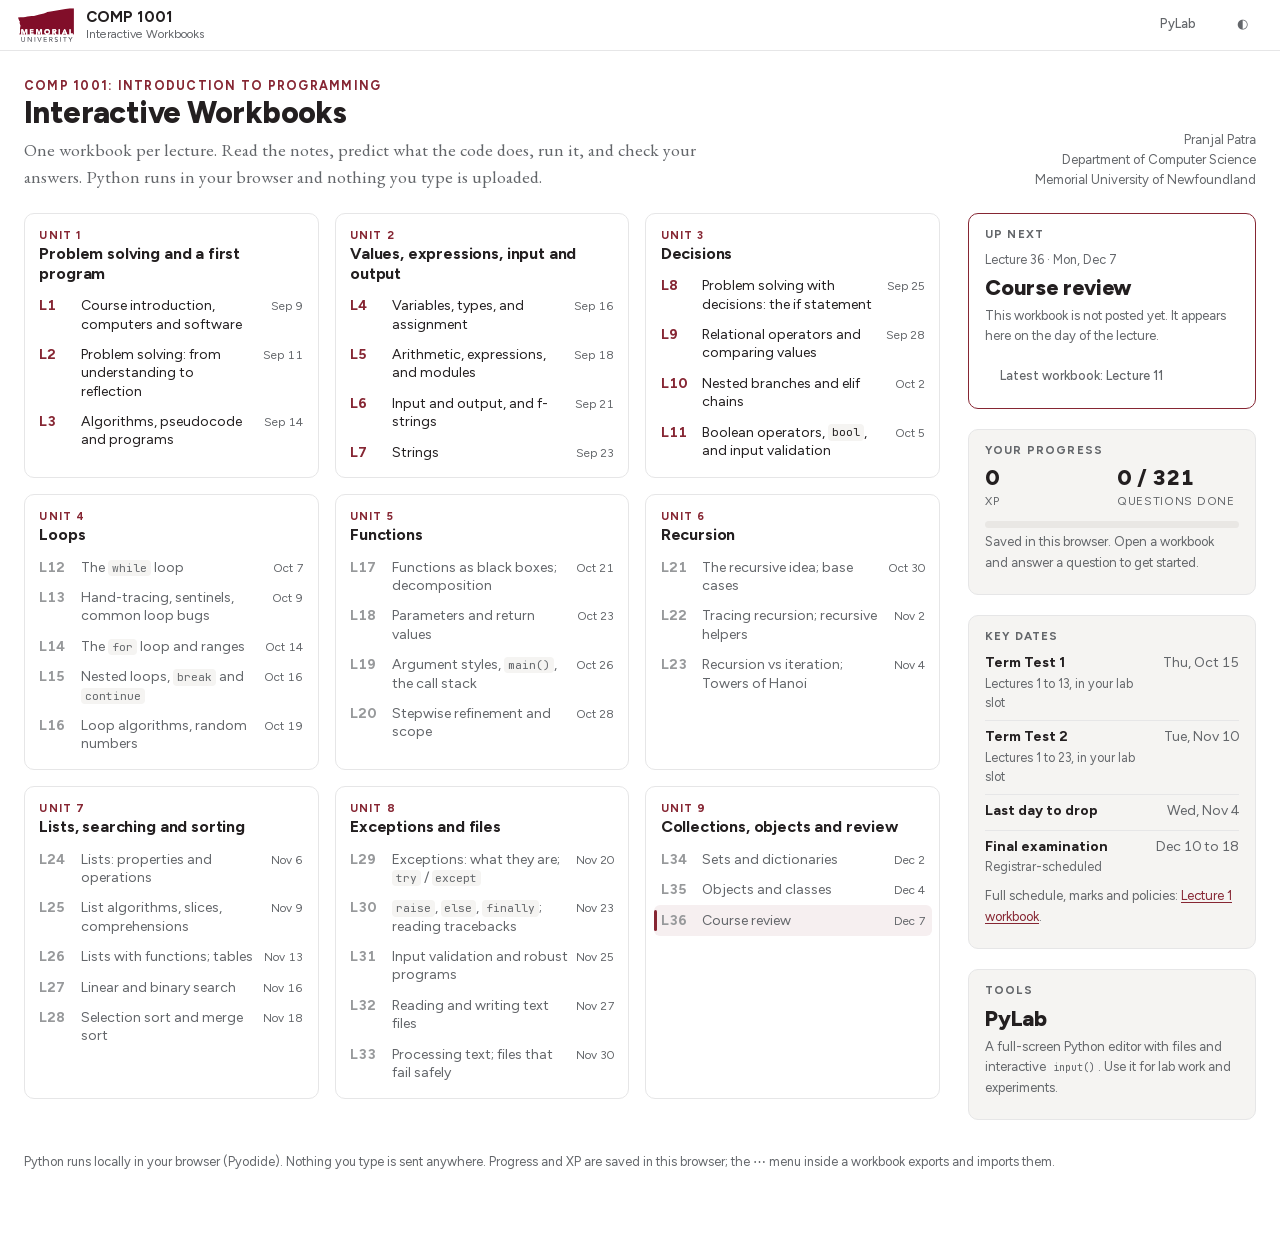
==== commit ca95bdb3: "Lock workbooks until lecture day, add instructor mode, stop the load flicker Workbooks now open at 1" ====
--- a/index.html
+++ b/index.html
@@ -29,8 +29,9 @@
     .wb-lec-date { grid-area: date; font-size: 0.74rem; color: var(--ink-quiet); font-variant-numeric: tabular-nums; white-space: nowrap; }
     .wb-lec-prog { grid-area: prog; justify-self: end; font-size: 0.72rem; color: var(--ink-quiet); font-variant-numeric: tabular-nums; }
     .wb-lec-prog.is-done { color: var(--good-ink); font-weight: 700; }
-    .wb-lec.is-soon { color: var(--ink-quiet); }
-    .wb-lec.is-soon .wb-lec-num { color: var(--rule-strong); }
+    .wb-lec.is-soon, .wb-lec.is-locked { color: var(--ink-quiet); }
+    .wb-lec.is-soon .wb-lec-num, .wb-lec.is-locked .wb-lec-num { color: var(--rule-strong); }
+    .wb-lec-date.is-locked { color: var(--warn-ink); }
     .wb-lec.is-next { background: var(--accent-wash); }
     .wb-lec.is-next::before { content: ""; position: absolute; left: 0; top: 0.3rem; bottom: 0.3rem; width: 3px; border-radius: 2px; background: var(--accent-fill); }
 
@@ -70,31 +71,66 @@
   </style>
   <script type="module">
     import { initTheme } from "./runtime/theme.js";
+    import { revealPage } from "./runtime/page.js";
+    import { UNITS, LECTURES, KEY_DATES, workbookId, isOpen, fmtDate, fmtOpens } from "./runtime/schedule.js";
+    import { initInstructor, isInstructor, instructorBadge } from "./runtime/instructor.js";
+
     initTheme();
+    initInstructor();
     document.querySelector("#theme-toggle").addEventListener("click", () => document.dispatchEvent(new CustomEvent("wb:toggle-theme")));
-
-    // [lecture number, date, built]
-    const LECTURES = [[1,"2026-09-09",1],[2,"2026-09-11",1],[3,"2026-09-14",1],[4,"2026-09-16",1],[5,"2026-09-18",1],[6,"2026-09-21",1],[7,"2026-09-23",1],[8,"2026-09-25",1],[9,"2026-09-28",1],[10,"2026-10-02",1],[11,"2026-10-05",1],[12,"2026-10-07",0],[13,"2026-10-09",0],[14,"2026-10-14",0],[15,"2026-10-16",0],[16,"2026-10-19",0],[17,"2026-10-21",0],[18,"2026-10-23",0],[19,"2026-10-26",0],[20,"2026-10-28",0],[21,"2026-10-30",0],[22,"2026-11-02",0],[23,"2026-11-04",0],[24,"2026-11-06",0],[25,"2026-11-09",0],[26,"2026-11-13",0],[27,"2026-11-16",0],[28,"2026-11-18",0],[29,"2026-11-20",0],[30,"2026-11-23",0],[31,"2026-11-25",0],[32,"2026-11-27",0],[33,"2026-11-30",0],[34,"2026-12-02",0],[35,"2026-12-04",0],[36,"2026-12-07",0]];
-    const today = new Date(); today.setHours(0, 0, 0, 0);
+    document.querySelector(".wb-topbar-title").after(instructorBadge());
+
+    const instructor = isInstructor();
+    const now = new Date();
+    const today = new Date(now); today.setHours(0, 0, 0, 0);
     const at = (d) => new Date(d + "T00:00:00");
-    const fmt = (d) => new Date(d + "T12:00:00").toLocaleDateString("en-CA", { weekday: "short", month: "short", day: "numeric" });
-    const titleOf = (n) => document.querySelector(`.wb-lec[data-n="${n}"] .wb-lec-title`)?.innerHTML ?? "";
-    const pad = (n) => String(n).padStart(2, "0");
-    const pageOf = (n) => `./workbooks/lecture-${pad(n)}/index.html`;
+    const short = (d) => fmtDate(d, { weekday: null });
+    const pageOf = (l) => `./workbooks/${workbookId(l.n)}/index.html`;
+    // A workbook can be opened when it is posted and its lecture day has come (instructors see everything).
+    const available = (l) => l.built && (instructor || isOpen(l, now));
+    const h = (html) => { const t = document.createElement("template"); t.innerHTML = html.trim(); return t.content.firstElementChild; };
+
+    // Unit cards, one row per lecture.
+    const units = document.querySelector("#units");
+    for (const u of UNITS) {
+      const card = h(`<section class="wb-unit" id="unit-${u.n}" aria-labelledby="unit-${u.n}-h"><h2 id="unit-${u.n}-h"><span class="wb-unit-num">Unit ${u.n}</span>${u.name}</h2></section>`);
+      for (const l of LECTURES.filter((l) => l.unit === u.n)) {
+        const locked = l.built && !isOpen(l, now);
+        const open = available(l);
+        const tag = open ? "a" : "div";
+        const cls = !l.built ? " is-soon" : locked ? " is-locked" : "";
+        const hint = open ? "" : l.built ? ` title="Opens ${fmtOpens(l)}"` : ` title="Not posted yet"`;
+        // Instructors see locked workbooks as links, with the date marked so they know what students see.
+        const date = open && locked ? `<time class="wb-lec-date is-locked" datetime="${l.date}" title="Opens ${fmtOpens(l)}">${short(l.date)} · locked</time>` : `<time class="wb-lec-date" datetime="${l.date}">${short(l.date)}</time>`;
+        card.append(h(`<${tag} class="wb-lec${cls}"${open ? ` href="${pageOf(l)}"` : ""} data-n="${l.n}" data-id="${workbookId(l.n)}"${hint}><span class="wb-lec-num">L${l.n}</span><span class="wb-lec-title">${l.title}</span>${date}<span class="wb-lec-prog" hidden></span></${tag}>`));
+      }
+      units.append(card);
+    }
+
+    // Key dates.
+    const dates = document.querySelector("#dates");
+    for (const k of KEY_DATES) {
+      dates.append(h(`<li><span><b>${k.name}</b>${k.note ? `<small>${k.note}</small>` : ""}</span>${k.date ? `<time datetime="${k.date}">${fmtDate(k.date)}</time>` : `<time>${k.when}</time>`}</li>`));
+    }
 
     // Up next: the first lecture on or after today. Before term that is L1; after term, the exam.
     const panel = document.querySelector("#next");
     const big = panel.querySelector(".wb-big");
-    const next = LECTURES.find(([, d]) => at(d) >= today);
-    const latest = [...LECTURES].reverse().find(([, , built]) => built);
+    const note = panel.querySelector(".wb-quiet");
+    const next = LECTURES.find((l) => at(l.date) >= today);
+    const latest = [...LECTURES].reverse().find(available);
     if (next) {
-      const [n, d, built] = next;
-      panel.querySelector("h2").textContent = at(d).getTime() === today.getTime() ? "Today" : "Up next";
-      panel.querySelector(".wb-when").textContent = `Lecture ${n} · ${fmt(d)}`;
-      big.innerHTML = titleOf(n);
-      if (built) big.href = pageOf(n);
-      else { big.removeAttribute("href"); panel.querySelector(".wb-quiet").hidden = false; }
-      document.querySelector(`.wb-lec[data-n="${n}"]`)?.classList.add("is-next");
+      const isToday = at(next.date).getTime() === today.getTime();
+      panel.querySelector("h2").textContent = isToday ? "Today" : "Up next";
+      panel.querySelector(".wb-when").textContent = `Lecture ${next.n} · ${fmtDate(next.date)}`;
+      big.innerHTML = next.title;
+      if (available(next)) big.href = pageOf(next);
+      else {
+        big.removeAttribute("href");
+        note.hidden = false;
+        note.textContent = next.built ? `This workbook opens ${fmtOpens(next)}` : "This workbook is not posted yet. It appears here on the day of the lecture.";
+      }
+      document.querySelector(`.wb-lec[data-n="${next.n}"]`)?.classList.add("is-next");
     } else {
       panel.querySelector("h2").textContent = "Lectures have ended";
       panel.querySelector(".wb-when").textContent = "Final examination: December 10 to 18";
@@ -102,16 +138,20 @@
       big.removeAttribute("href");
     }
     const latestLink = panel.querySelector(".wb-latest");
-    latestLink.href = pageOf(latest[0]);
-    latestLink.textContent = `Latest workbook: Lecture ${latest[0]}`;
-    if (next && next[0] === latest[0]) latestLink.hidden = true;
+    if (latest && !(next && next.n === latest.n && available(next))) {
+      latestLink.href = pageOf(latest);
+      latestLink.textContent = `Latest workbook: Lecture ${latest.n}`;
+      latestLink.hidden = false;
+    }
+
+    revealPage();
 
     // Progress: XP and per-workbook records live in localStorage; totals come from each exercises.json.
     const read = (key) => { try { return JSON.parse(localStorage.getItem(key)); } catch { return null; } };
     document.querySelector("#xp").textContent = String(read("pylab-workbooks:xp")?.balance ?? 0);
     let done = 0, total = 0, touched = 0;
-    await Promise.all(LECTURES.filter(([, , built]) => built).map(async ([n]) => {
-      const id = `lecture-${pad(n)}`;
+    await Promise.all(LECTURES.filter(available).map(async (l) => {
+      const id = workbookId(l.n);
       let specs;
       try { specs = (await (await fetch(`./workbooks/${id}/exercises.json`)).json()).exercises; } catch { return; }
       const ids = Object.keys(specs).filter((k) => specs[k].type !== "example");
@@ -154,98 +194,29 @@
 
   <div class="wb-dash-grid">
     <section class="wb-panel wb-panel-next wb-next" id="next">
-      <h2>Latest workbook</h2>
-      <p class="wb-when">Lecture 11</p>
-      <a class="wb-big" href="./workbooks/lecture-11/index.html">Open the newest workbook</a>
-      <p class="wb-quiet" hidden>This workbook is not posted yet. It appears here on the day of the lecture.</p>
-      <a class="wb-btn wb-btn-quiet wb-latest" href="./workbooks/lecture-11/index.html" hidden>Latest workbook: Lecture 11</a>
+      <h2>Up next</h2>
+      <p class="wb-when"></p>
+      <a class="wb-big"></a>
+      <p class="wb-quiet" hidden></p>
+      <a class="wb-btn wb-btn-quiet wb-latest" hidden></a>
     </section>
 
-    <div class="wb-units">
-    <section class="wb-unit" id="unit-1" aria-labelledby="unit-1-h">
-      <h2 id="unit-1-h"><span class="wb-unit-num">Unit 1</span>Problem solving and a first program</h2>
-      <a class="wb-lec" href="./workbooks/lecture-01/index.html" data-n="1" data-id="lecture-01"><span class="wb-lec-num">L1</span><span class="wb-lec-title">Course introduction, computers and software</span><time class="wb-lec-date" datetime="2026-09-09">Sep 9</time><span class="wb-lec-prog" hidden></span></a>
-      <a class="wb-lec" href="./workbooks/lecture-02/index.html" data-n="2" data-id="lecture-02"><span class="wb-lec-num">L2</span><span class="wb-lec-title">Problem solving: from understanding to reflection</span><time class="wb-lec-date" datetime="2026-09-11">Sep 11</time><span class="wb-lec-prog" hidden></span></a>
-      <a class="wb-lec" href="./workbooks/lecture-03/index.html" data-n="3" data-id="lecture-03"><span class="wb-lec-num">L3</span><span class="wb-lec-title">Algorithms, pseudocode and programs</span><time class="wb-lec-date" datetime="2026-09-14">Sep 14</time><span class="wb-lec-prog" hidden></span></a>
-    </section>
-    <section class="wb-unit" id="unit-2" aria-labelledby="unit-2-h">
-      <h2 id="unit-2-h"><span class="wb-unit-num">Unit 2</span>Values, expressions, input and output</h2>
-      <a class="wb-lec" href="./workbooks/lecture-04/index.html" data-n="4" data-id="lecture-04"><span class="wb-lec-num">L4</span><span class="wb-lec-title">Variables, types, and assignment</span><time class="wb-lec-date" datetime="2026-09-16">Sep 16</time><span class="wb-lec-prog" hidden></span></a>
-      <a class="wb-lec" href="./workbooks/lecture-05/index.html" data-n="5" data-id="lecture-05"><span class="wb-lec-num">L5</span><span class="wb-lec-title">Arithmetic, expressions, and modules</span><time class="wb-lec-date" datetime="2026-09-18">Sep 18</time><span class="wb-lec-prog" hidden></span></a>
-      <a class="wb-lec" href="./workbooks/lecture-06/index.html" data-n="6" data-id="lecture-06"><span class="wb-lec-num">L6</span><span class="wb-lec-title">Input and output, and f-strings</span><time class="wb-lec-date" datetime="2026-09-21">Sep 21</time><span class="wb-lec-prog" hidden></span></a>
-      <a class="wb-lec" href="./workbooks/lecture-07/index.html" data-n="7" data-id="lecture-07"><span class="wb-lec-num">L7</span><span class="wb-lec-title">Strings</span><time class="wb-lec-date" datetime="2026-09-23">Sep 23</time><span class="wb-lec-prog" hidden></span></a>
-    </section>
-    <section class="wb-unit" id="unit-3" aria-labelledby="unit-3-h">
-      <h2 id="unit-3-h"><span class="wb-unit-num">Unit 3</span>Decisions</h2>
-      <a class="wb-lec" href="./workbooks/lecture-08/index.html" data-n="8" data-id="lecture-08"><span class="wb-lec-num">L8</span><span class="wb-lec-title">Problem solving with decisions: the if statement</span><time class="wb-lec-date" datetime="2026-09-25">Sep 25</time><span class="wb-lec-prog" hidden></span></a>
-      <a class="wb-lec" href="./workbooks/lecture-09/index.html" data-n="9" data-id="lecture-09"><span class="wb-lec-num">L9</span><span class="wb-lec-title">Relational operators and comparing values</span><time class="wb-lec-date" datetime="2026-09-28">Sep 28</time><span class="wb-lec-prog" hidden></span></a>
-      <a class="wb-lec" href="./workbooks/lecture-10/index.html" data-n="10" data-id="lecture-10"><span class="wb-lec-num">L10</span><span class="wb-lec-title">Nested branches and elif chains</span><time class="wb-lec-date" datetime="2026-10-02">Oct 2</time><span class="wb-lec-prog" hidden></span></a>
-      <a class="wb-lec" href="./workbooks/lecture-11/index.html" data-n="11" data-id="lecture-11"><span class="wb-lec-num">L11</span><span class="wb-lec-title">Boolean operators, <code>bool</code>, and input validation</span><time class="wb-lec-date" datetime="2026-10-05">Oct 5</time><span class="wb-lec-prog" hidden></span></a>
-    </section>
-    <section class="wb-unit" id="unit-4" aria-labelledby="unit-4-h">
-      <h2 id="unit-4-h"><span class="wb-unit-num">Unit 4</span>Loops</h2>
-      <div class="wb-lec is-soon" data-n="12"><span class="wb-lec-num">L12</span><span class="wb-lec-title">The <code>while</code> loop</span><time class="wb-lec-date" datetime="2026-10-07">Oct 7</time></div>
-      <div class="wb-lec is-soon" data-n="13"><span class="wb-lec-num">L13</span><span class="wb-lec-title">Hand-tracing, sentinels, common loop bugs</span><time class="wb-lec-date" datetime="2026-10-09">Oct 9</time></div>
-      <div class="wb-lec is-soon" data-n="14"><span class="wb-lec-num">L14</span><span class="wb-lec-title">The <code>for</code> loop and ranges</span><time class="wb-lec-date" datetime="2026-10-14">Oct 14</time></div>
-      <div class="wb-lec is-soon" data-n="15"><span class="wb-lec-num">L15</span><span class="wb-lec-title">Nested loops, <code>break</code> and <code>continue</code></span><time class="wb-lec-date" datetime="2026-10-16">Oct 16</time></div>
-      <div class="wb-lec is-soon" data-n="16"><span class="wb-lec-num">L16</span><span class="wb-lec-title">Loop algorithms, random numbers</span><time class="wb-lec-date" datetime="2026-10-19">Oct 19</time></div>
-    </section>
-    <section class="wb-unit" id="unit-5" aria-labelledby="unit-5-h">
-      <h2 id="unit-5-h"><span class="wb-unit-num">Unit 5</span>Functions</h2>
-      <div class="wb-lec is-soon" data-n="17"><span class="wb-lec-num">L17</span><span class="wb-lec-title">Functions as black boxes; decomposition</span><time class="wb-lec-date" datetime="2026-10-21">Oct 21</time></div>
-      <div class="wb-lec is-soon" data-n="18"><span class="wb-lec-num">L18</span><span class="wb-lec-title">Parameters and return values</span><time class="wb-lec-date" datetime="2026-10-23">Oct 23</time></div>
-      <div class="wb-lec is-soon" data-n="19"><span class="wb-lec-num">L19</span><span class="wb-lec-title">Argument styles, <code>main()</code>, the call stack</span><time class="wb-lec-date" datetime="2026-10-26">Oct 26</time></div>
-      <div class="wb-lec is-soon" data-n="20"><span class="wb-lec-num">L20</span><span class="wb-lec-title">Stepwise refinement and scope</span><time class="wb-lec-date" datetime="2026-10-28">Oct 28</time></div>
-    </section>
-    <section class="wb-unit" id="unit-6" aria-labelledby="unit-6-h">
-      <h2 id="unit-6-h"><span class="wb-unit-num">Unit 6</span>Recursion</h2>
-      <div class="wb-lec is-soon" data-n="21"><span class="wb-lec-num">L21</span><span class="wb-lec-title">The recursive idea; base cases</span><time class="wb-lec-date" datetime="2026-10-30">Oct 30</time></div>
-      <div class="wb-lec is-soon" data-n="22"><span class="wb-lec-num">L22</span><span class="wb-lec-title">Tracing recursion; recursive helpers</span><time class="wb-lec-date" datetime="2026-11-02">Nov 2</time></div>
-      <div class="wb-lec is-soon" data-n="23"><span class="wb-lec-num">L23</span><span class="wb-lec-title">Recursion vs iteration; Towers of Hanoi</span><time class="wb-lec-date" datetime="2026-11-04">Nov 4</time></div>
-    </section>
-    <section class="wb-unit" id="unit-7" aria-labelledby="unit-7-h">
-      <h2 id="unit-7-h"><span class="wb-unit-num">Unit 7</span>Lists, searching and sorting</h2>
-      <div class="wb-lec is-soon" data-n="24"><span class="wb-lec-num">L24</span><span class="wb-lec-title">Lists: properties and operations</span><time class="wb-lec-date" datetime="2026-11-06">Nov 6</time></div>
-      <div class="wb-lec is-soon" data-n="25"><span class="wb-lec-num">L25</span><span class="wb-lec-title">List algorithms, slices, comprehensions</span><time class="wb-lec-date" datetime="2026-11-09">Nov 9</time></div>
-      <div class="wb-lec is-soon" data-n="26"><span class="wb-lec-num">L26</span><span class="wb-lec-title">Lists with functions; tables</span><time class="wb-lec-date" datetime="2026-11-13">Nov 13</time></div>
-      <div class="wb-lec is-soon" data-n="27"><span class="wb-lec-num">L27</span><span class="wb-lec-title">Linear and binary search</span><time class="wb-lec-date" datetime="2026-11-16">Nov 16</time></div>
-      <div class="wb-lec is-soon" data-n="28"><span class="wb-lec-num">L28</span><span class="wb-lec-title">Selection sort and merge sort</span><time class="wb-lec-date" datetime="2026-11-18">Nov 18</time></div>
-    </section>
-    <section class="wb-unit" id="unit-8" aria-labelledby="unit-8-h">
-      <h2 id="unit-8-h"><span class="wb-unit-num">Unit 8</span>Exceptions and files</h2>
-      <div class="wb-lec is-soon" data-n="29"><span class="wb-lec-num">L29</span><span class="wb-lec-title">Exceptions: what they are; <code>try</code> / <code>except</code></span><time class="wb-lec-date" datetime="2026-11-20">Nov 20</time></div>
-      <div class="wb-lec is-soon" data-n="30"><span class="wb-lec-num">L30</span><span class="wb-lec-title"><code>raise</code>, <code>else</code>, <code>finally</code>; reading tracebacks</span><time class="wb-lec-date" datetime="2026-11-23">Nov 23</time></div>
-      <div class="wb-lec is-soon" data-n="31"><span class="wb-lec-num">L31</span><span class="wb-lec-title">Input validation and robust programs</span><time class="wb-lec-date" datetime="2026-11-25">Nov 25</time></div>
-      <div class="wb-lec is-soon" data-n="32"><span class="wb-lec-num">L32</span><span class="wb-lec-title">Reading and writing text files</span><time class="wb-lec-date" datetime="2026-11-27">Nov 27</time></div>
-      <div class="wb-lec is-soon" data-n="33"><span class="wb-lec-num">L33</span><span class="wb-lec-title">Processing text; files that fail safely</span><time class="wb-lec-date" datetime="2026-11-30">Nov 30</time></div>
-    </section>
-    <section class="wb-unit" id="unit-9" aria-labelledby="unit-9-h">
-      <h2 id="unit-9-h"><span class="wb-unit-num">Unit 9</span>Collections, objects and review</h2>
-      <div class="wb-lec is-soon" data-n="34"><span class="wb-lec-num">L34</span><span class="wb-lec-title">Sets and dictionaries</span><time class="wb-lec-date" datetime="2026-12-02">Dec 2</time></div>
-      <div class="wb-lec is-soon" data-n="35"><span class="wb-lec-num">L35</span><span class="wb-lec-title">Objects and classes</span><time class="wb-lec-date" datetime="2026-12-04">Dec 4</time></div>
-      <div class="wb-lec is-soon" data-n="36"><span class="wb-lec-num">L36</span><span class="wb-lec-title">Course review</span><time class="wb-lec-date" datetime="2026-12-07">Dec 7</time></div>
-    </section>
-    </div>
-
-    <div class="wb-side">
+    <div class="wb-units" id="units"></div>
+
+    <aside class="wb-side">
       <section class="wb-panel" aria-labelledby="progress-h">
         <h2 id="progress-h">Your progress</h2>
         <div class="wb-stats">
           <div class="wb-stat"><b id="xp">0</b><span>XP</span></div>
           <div class="wb-stat"><b id="done">0 / 0</b><span>Questions done</span></div>
         </div>
-        <span class="wb-progress-track"><span class="wb-progress-fill" id="fill"></span></span>
+        <span class="wb-progress-track"><span class="wb-progress-fill" id="fill" style="width: 0"></span></span>
         <p class="wb-quiet" id="touched">Saved in this browser.</p>
       </section>
 
       <section class="wb-panel" aria-labelledby="dates-h">
         <h2 id="dates-h">Key dates</h2>
-        <ul class="wb-dates">
-          <li><div><b>Term Test 1</b><small>Lectures 1 to 13, in your lab slot</small></div><time datetime="2026-10-15">Thu Oct 15</time></li>
-          <li><div><b>Term Test 2</b><small>Lectures 1 to 23, in your lab slot</small></div><time datetime="2026-11-10">Tue Nov 10</time></li>
-          <li><div><b>Last day to drop</b></div><time datetime="2026-11-04">Wed Nov 4</time></li>
-          <li><div><b>Final examination</b><small>Registrar-scheduled</small></div><time datetime="2026-12-10">Dec 10 to 18</time></li>
-        </ul>
+        <ul class="wb-dates" id="dates"></ul>
         <p class="wb-quiet">Full schedule, marks and policies: <a href="./workbooks/lecture-01/index.html">Lecture 1 workbook</a>.</p>
       </section>
 
@@ -254,7 +225,7 @@
         <a class="wb-big" href="./lab/index.html">PyLab</a>
         <p class="wb-quiet">A full-screen Python editor with files and interactive <code>input()</code>. Use it for lab work and experiments.</p>
       </section>
-    </div>
+    </aside>
   </div>
 
   <p class="wb-foot">Python runs locally in your browser (Pyodide). Nothing you type is sent anywhere. Progress and XP are saved in this browser; the ⋯ menu inside a workbook exports and imports them.</p>
--- a/runtime/workbook.css
+++ b/runtime/workbook.css
@@ -1,4 +1,4 @@
-/* PyLab Workbooks — visual theme following the Memorial University Brand
+/* PyLab Workbooks: visual theme following the Memorial University Brand
    Standards (March 2026).
 
    Type:    Avenir for headings and interface (Figtree stands in when Avenir
@@ -100,6 +100,42 @@
   --shadow: 0 1px 2px rgba(0, 0, 0, 0.5), 0 8px 24px rgba(0, 0, 0, 0.4);
 }
 
+/* Before the theme script runs there is no data-theme yet; follow the OS so a
+   dark-mode visitor does not see a light flash. Same tokens as above. */
+@media (prefers-color-scheme: dark) {
+  :root:not([data-theme]) {
+    color-scheme: dark;
+    --paper: #1A1718;
+    --panel: #231F20;
+    --panel-deep: #2E292A;
+    --ink: #F1EEEA;
+    --ink-quiet: #A59C94;
+    --rule: #4A4446;
+    --rule-soft: #322D2E;
+    --rule-strong: #8C8279;
+    --accent: #E28C9B;
+    --accent-deep: #F0B3BE;
+    --accent-fill: #9C2E3D;
+    --on-accent: #FFFFFF;
+    --accent-wash: rgba(226, 140, 155, 0.10);
+    --answer: #F0B3BE;
+    --good-ink: #33D1B6;
+    --good-wash: rgba(0, 179, 152, 0.16);
+    --warn-ink: #FFC94D;
+    --warn-wash: rgba(255, 184, 28, 0.14);
+    --bad-ink: #FF6B80;
+    --bad-wash: rgba(228, 0, 43, 0.16);
+    --code-keyword: #E28C9B;
+    --code-type: #F1EEEA;
+    --code-method: #8FB5FF;
+    --code-ident: #F1EEEA;
+    --code-string: #4FD1B8;
+    --code-comment: #A59C94;
+    --code-number: #FFC94D;
+    --shadow: 0 1px 2px rgba(0, 0, 0, 0.5), 0 8px 24px rgba(0, 0, 0, 0.4);
+  }
+}
+
 /* Reversed-out logo (white "UNIVERSITY") on dark backgrounds, as the brand
    standards allow when Cool Grey 10 would not show clearly. */
 :root[data-theme="dark"] img[src$="mun-logo.svg"] { content: url("img/mun-logo-dark.svg"); }
@@ -122,6 +158,12 @@
 }
 
 body.wb-has-expanded { overflow: hidden; }
+
+/* Hidden until the page's script calls revealPage() (runtime/page.js), so the
+   top bar, contents, and fonts do not jump into place after the first paint.
+   The animation shows the page anyway if the script never runs. */
+body:not(.wb-ready) { visibility: hidden; animation: wb-reveal 0s 2s forwards; }
+@keyframes wb-reveal { to { visibility: visible; } }
 
 main {
   max-width: 52rem;
@@ -283,7 +325,16 @@
   font-family: var(--font-sans);
   font-size: 0.85rem;
 }
-.wb-topbar-home { padding: 0.2rem 0.45rem; font-size: 0.95rem; line-height: 1; text-decoration: none; }
+.wb-instructor-badge { font-family: var(--font-sans); font-size: 0.68rem; font-weight: 700; letter-spacing: 0.08em; text-transform: uppercase; color: var(--warn-ink); background: var(--warn-wash); border: 1px solid transparent; border-radius: 999px; padding: 0.2rem 0.6rem; cursor: pointer; }
+.wb-instructor-badge:hover { border-color: var(--warn-ink); }
+
+.wb-locked { max-width: 34rem; margin: 4rem auto; padding: 0 1.5rem; text-align: center; font-family: var(--font-sans); }
+.wb-locked .wb-course { font-size: 0.78rem; font-weight: 700; letter-spacing: 0.1em; text-transform: uppercase; color: var(--accent); }
+.wb-locked h1 { font-size: 2rem; margin: 0.3rem 0 0.6rem; }
+.wb-locked-when { font-size: 1.15rem; font-weight: 600; margin: 0 0 0.6rem; }
+.wb-locked p { color: var(--ink-quiet); }
+.wb-locked .wb-btn { display: inline-block; margin-top: 1rem; text-decoration: none; }
+
 .wb-topbar-brand img { height: 2.1rem; display: block; }
 .wb-topbar-title { display: flex; flex-direction: column; line-height: 1.15; min-width: 0; }
 .wb-topbar-title strong { color: var(--ink); font-size: 0.95rem; font-weight: 700; white-space: nowrap; overflow: hidden; text-overflow: ellipsis; }
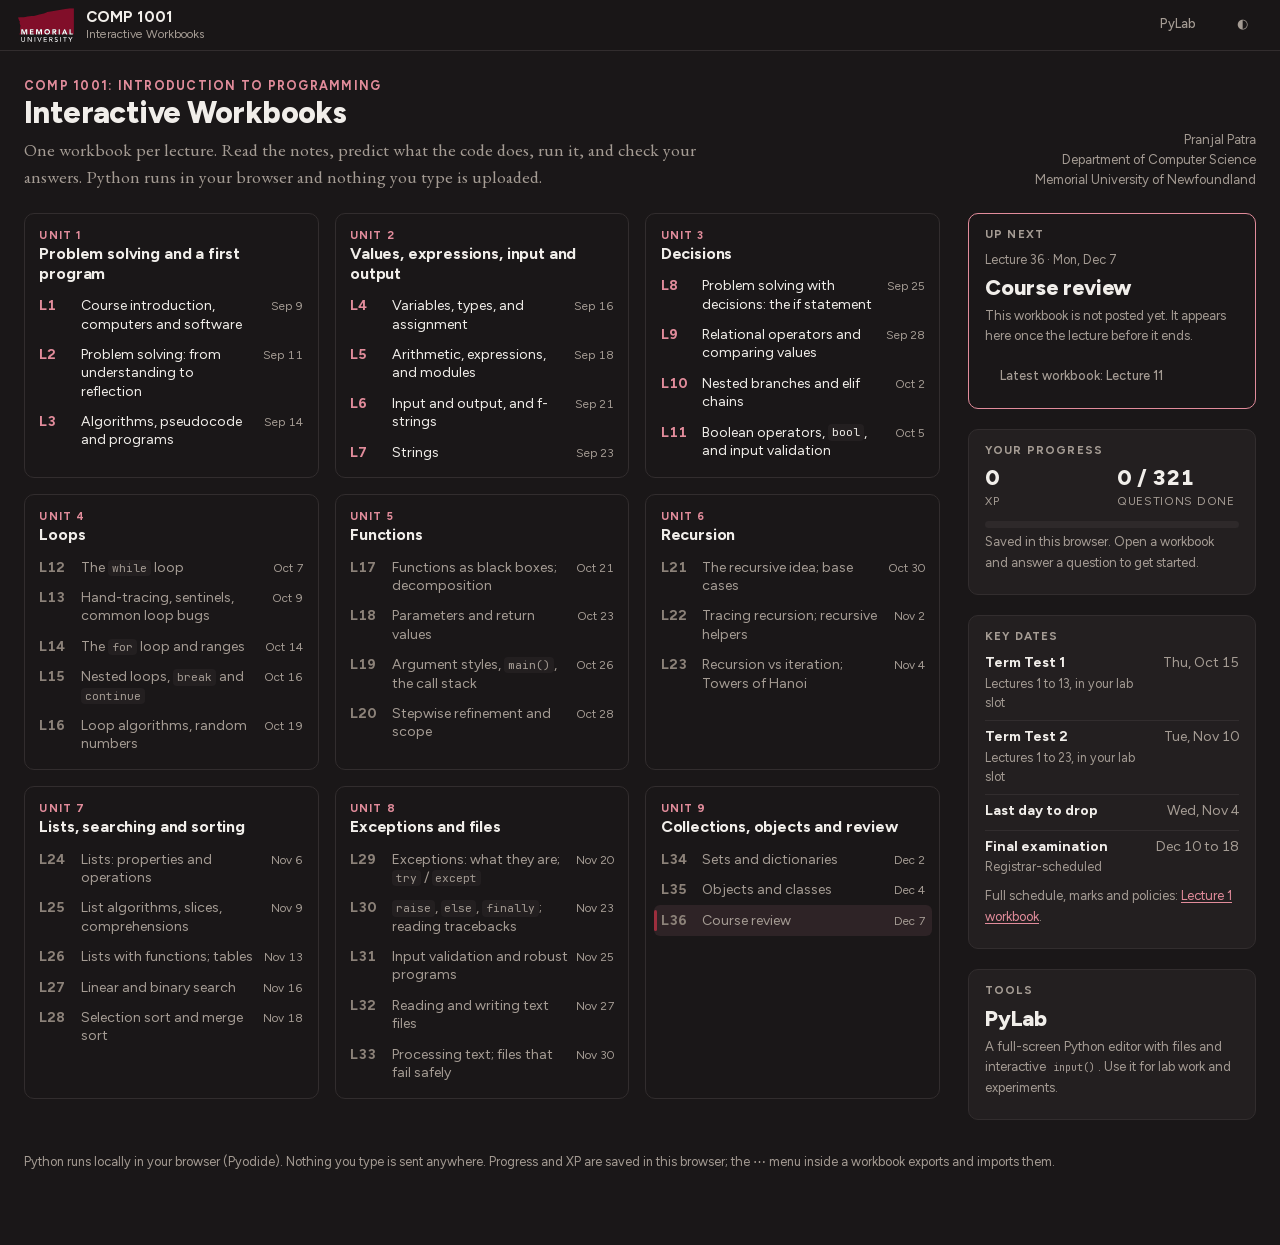
==== commit 0571d692: "Open each workbook when the previous lecture ends Students can now read one lecture ahead: a workboo" ====
--- a/index.html
+++ b/index.html
@@ -4,6 +4,8 @@
   <meta charset="utf-8">
   <meta name="viewport" content="width=device-width, initial-scale=1">
   <title>COMP 1001 Workbooks</title>
+  <link rel="icon" href="./runtime/img/favicon.svg" type="image/svg+xml">
+  <link rel="icon" href="./runtime/img/favicon-32.png" type="image/png" sizes="32x32">
   <link rel="stylesheet" href="./runtime/workbook.css">
   <style>
     main.wb-dash { max-width: 80rem; padding: 1.6rem 1.5rem 4rem; }
@@ -86,7 +88,7 @@
     const at = (d) => new Date(d + "T00:00:00");
     const short = (d) => fmtDate(d, { weekday: null });
     const pageOf = (l) => `./workbooks/${workbookId(l.n)}/index.html`;
-    // A workbook can be opened when it is posted and its lecture day has come (instructors see everything).
+    // A workbook can be opened when it is posted and the previous lecture has ended (instructors see everything).
     const available = (l) => l.built && (instructor || isOpen(l, now));
     const h = (html) => { const t = document.createElement("template"); t.innerHTML = html.trim(); return t.content.firstElementChild; };
 
@@ -128,7 +130,7 @@
       else {
         big.removeAttribute("href");
         note.hidden = false;
-        note.textContent = next.built ? `This workbook opens ${fmtOpens(next)}` : "This workbook is not posted yet. It appears here on the day of the lecture.";
+        note.textContent = next.built ? `This workbook opens ${fmtOpens(next)}` : "This workbook is not posted yet. It appears here once the lecture before it ends.";
       }
       document.querySelector(`.wb-lec[data-n="${next.n}"]`)?.classList.add("is-next");
     } else {
--- a/runtime/workbook.css
+++ b/runtime/workbook.css
@@ -68,7 +68,10 @@
   --font-ui: var(--font-sans);
 }
 
-:root[data-theme="dark"] {
+/* Dark is the default: it also applies before the theme script has run, so
+   there is no light flash. Light is only ever chosen with the toggle. */
+:root[data-theme="dark"],
+:root:not([data-theme="light"]) {
   color-scheme: dark;
   --paper: #1A1718;
   --panel: #231F20;
@@ -100,45 +103,9 @@
   --shadow: 0 1px 2px rgba(0, 0, 0, 0.5), 0 8px 24px rgba(0, 0, 0, 0.4);
 }
 
-/* Before the theme script runs there is no data-theme yet; follow the OS so a
-   dark-mode visitor does not see a light flash. Same tokens as above. */
-@media (prefers-color-scheme: dark) {
-  :root:not([data-theme]) {
-    color-scheme: dark;
-    --paper: #1A1718;
-    --panel: #231F20;
-    --panel-deep: #2E292A;
-    --ink: #F1EEEA;
-    --ink-quiet: #A59C94;
-    --rule: #4A4446;
-    --rule-soft: #322D2E;
-    --rule-strong: #8C8279;
-    --accent: #E28C9B;
-    --accent-deep: #F0B3BE;
-    --accent-fill: #9C2E3D;
-    --on-accent: #FFFFFF;
-    --accent-wash: rgba(226, 140, 155, 0.10);
-    --answer: #F0B3BE;
-    --good-ink: #33D1B6;
-    --good-wash: rgba(0, 179, 152, 0.16);
-    --warn-ink: #FFC94D;
-    --warn-wash: rgba(255, 184, 28, 0.14);
-    --bad-ink: #FF6B80;
-    --bad-wash: rgba(228, 0, 43, 0.16);
-    --code-keyword: #E28C9B;
-    --code-type: #F1EEEA;
-    --code-method: #8FB5FF;
-    --code-ident: #F1EEEA;
-    --code-string: #4FD1B8;
-    --code-comment: #A59C94;
-    --code-number: #FFC94D;
-    --shadow: 0 1px 2px rgba(0, 0, 0, 0.5), 0 8px 24px rgba(0, 0, 0, 0.4);
-  }
-}
-
 /* Reversed-out logo (white "UNIVERSITY") on dark backgrounds, as the brand
    standards allow when Cool Grey 10 would not show clearly. */
-:root[data-theme="dark"] img[src$="mun-logo.svg"] { content: url("img/mun-logo-dark.svg"); }
+:root:not([data-theme="light"]) img[src$="mun-logo.svg"] { content: url("img/mun-logo-dark.svg"); }
 
 /* -------------------------------------------------------------- page */
 
@@ -181,7 +148,7 @@
 body.wb-has-toc > main { grid-area: main; width: 100%; }
 
 @media (max-width: 62rem) {
-  body.wb-has-toc { grid-template-columns: minmax(0, 1fr); grid-template-areas: "top" "toc" "main"; }
+  body.wb-has-toc { grid-template-columns: minmax(0, 1fr); grid-template-areas: "top" "main"; }
 }
 
 h1, h2, h3, h4 { font-family: var(--font-sans); font-weight: 700; line-height: 1.15; margin: 0; color: var(--ink); letter-spacing: -0.01em; }
@@ -268,6 +235,7 @@
 .wb-title-block h1 { margin: 0.35rem 0 0.4rem; }
 .wb-title-block .wb-subtitle { font-size: 1.35rem; font-style: italic; color: var(--ink-quiet); }
 .wb-title-block .wb-meta { font-family: var(--font-sans); color: var(--ink-quiet); font-size: 0.85rem; margin-top: 0.8rem; }
+.wb-title-block > div { min-width: 0; }
 .wb-title-block img { width: 9rem; max-width: 30vw; flex: none; margin-top: 0.3rem; }
 .wb-outcomes { margin: 0 0 2rem; padding: 1.1rem 1.3rem 1.2rem; background: var(--panel); border-radius: 8px; }
 .wb-outcomes h2 { margin-top: 0; padding-top: 0; font-size: 0.78rem; text-transform: uppercase; letter-spacing: 0.08em; color: var(--ink-quiet); }
@@ -339,8 +307,9 @@
 .wb-topbar-title { display: flex; flex-direction: column; line-height: 1.15; min-width: 0; }
 .wb-topbar-title strong { color: var(--ink); font-size: 0.95rem; font-weight: 700; white-space: nowrap; overflow: hidden; text-overflow: ellipsis; }
 .wb-topbar-title span { color: var(--ink-quiet); font-size: 0.76rem; white-space: nowrap; overflow: hidden; text-overflow: ellipsis; }
+.wb-topbar-title-short { display: none; }
 .wb-spacer { flex: 1; }
-.wb-topbar-status { color: var(--ink-quiet); font-size: 0.78rem; }
+.wb-topbar-status { color: var(--ink-quiet); font-size: 0.78rem; white-space: nowrap; overflow: hidden; text-overflow: ellipsis; min-width: 0; }
 .wb-topbar-status[data-state="running"], .wb-topbar-status[data-state="loading"] { color: var(--warn-ink); }
 .wb-topbar-status[data-state="error"] { color: var(--bad-ink); }
 
@@ -396,8 +365,19 @@
 .wb-menu-item.is-danger { color: var(--bad-ink); }
 
 @media (max-width: 48rem) {
-  .wb-topbar-title span, .wb-progress-label { display: none; }
-  .wb-progress-track { width: 4rem; }
+  /* Phones: "L02" instead of the full title, no subtitle, and no progress bar (the contents
+     drop-down shows progress per section). */
+  .wb-title-block { gap: 1rem; }
+  .wb-title-block img { max-width: 24vw; }
+  .wb-topbar { gap: 0.4rem; padding: 0.5rem 0.7rem; }
+  .wb-topbar .wb-btn-quiet { padding-inline: 0.5rem; }
+  .wb-topbar-xp { padding-inline: 0.55rem; }
+  .wb-topbar-title span, .wb-topbar-title-full, .wb-progress { display: none; }
+  .wb-topbar-title { flex-shrink: 0; }
+  .wb-topbar-title-short { display: block; }
+  /* The status text takes the spacer's place so "Loading Python…" is not squeezed to a stub. */
+  .wb-spacer { display: none; }
+  .wb-topbar-status { flex: 1; text-align: right; }
 }
 
 /* --------------------------------------------------------------- toc */
@@ -427,11 +407,28 @@
 }
 .wb-toc-list a:hover { background: var(--panel); color: var(--ink); }
 .wb-toc-list a.is-current { border-left-color: var(--accent-fill); color: var(--accent); font-weight: 600; border-radius: 0 5px 5px 0; }
+.wb-toc.is-plain .wb-toc-mark { display: none; }
 .wb-toc-mark { flex: none; min-width: 2.2em; font-variant-numeric: tabular-nums; color: var(--ink-quiet); font-size: 0.7rem; }
 .wb-toc-mark.is-done { color: var(--good-ink); font-weight: 700; }
+.wb-toc-toggle { display: none; }
 @media (max-width: 62rem) {
-  .wb-toc { position: static; max-height: none; border-bottom: 1px solid var(--rule-soft); padding: 0.8rem 1.5rem; }
-  .wb-toc-list { display: flex; flex-wrap: wrap; gap: 0 0.5rem; }
+  /* Narrow screens: the contents become a drop-down under the ☰ button in the top bar. */
+  .wb-toc-toggle { display: inline-flex; }
+  .wb-toc {
+    display: none;
+    position: fixed;
+    top: var(--wb-topbar-h, 3.5rem);
+    left: 0;
+    right: 0;
+    z-index: 49;
+    max-height: calc(100vh - var(--wb-topbar-h, 3.5rem));
+    padding: 0.8rem 1rem 1rem;
+    background: var(--paper);
+    border-bottom: 1px solid var(--rule-soft);
+    box-shadow: var(--shadow);
+  }
+  body.wb-toc-open > .wb-toc { display: block; }
+  .wb-toc-list a { padding: 0.5rem 0.6rem; font-size: 0.9rem; }
 }
 
 /* ----------------------------------------------------------- buttons */
@@ -548,6 +545,19 @@
 .cm-s-workbook .cm-operator { color: var(--ink); }
 .cm-s-workbook .cm-meta { color: var(--code-comment); }
 .cm-s-workbook .cm-error { color: var(--bad-ink); }
+
+/* Python Tutor panel (the Visualize button) under the console. */
+.wb-tutor { border-top: 1px solid var(--rule-soft); }
+.wb-tutor-head { display: flex; align-items: center; gap: 0.6rem; flex-wrap: wrap; padding: 0.35rem 0.85rem 0.45rem; }
+.wb-tutor-head .wb-console-title { padding: 0; }
+.wb-tutor-note { font-family: var(--font-ui); font-size: 0.8rem; color: var(--ink-quiet); }
+.wb-tutor-form { display: flex; flex-direction: column; align-items: flex-start; gap: 0.5rem; padding: 0.2rem 0.85rem 0.75rem; }
+.wb-tutor-inputs { width: min(100%, 28rem); padding: 0.4rem 0.55rem; font: 0.9rem/1.5 var(--font-mono); color: var(--ink); background: var(--paper); border: 1px solid var(--rule); border-radius: 6px; resize: vertical; }
+.wb-tutor-box { resize: vertical; overflow: hidden; min-height: 240px; max-height: 90vh; border-top: 1px solid var(--rule-soft); }
+.wb-tutor-box iframe { display: block; width: 100%; height: 100%; border: 0; background: #fff; }
+/* Python Tutor has no dark theme and the frame is cross-origin, so invert it
+   and turn the hues back; the page's white becomes near-black. */
+:root:not([data-theme="light"]) .wb-tutor-box iframe { filter: invert(0.92) hue-rotate(180deg); }
 
 /* Console: program output with inline input() prompts. */
 .wb-console-wrap { border-top: 1px solid var(--rule-soft); }
